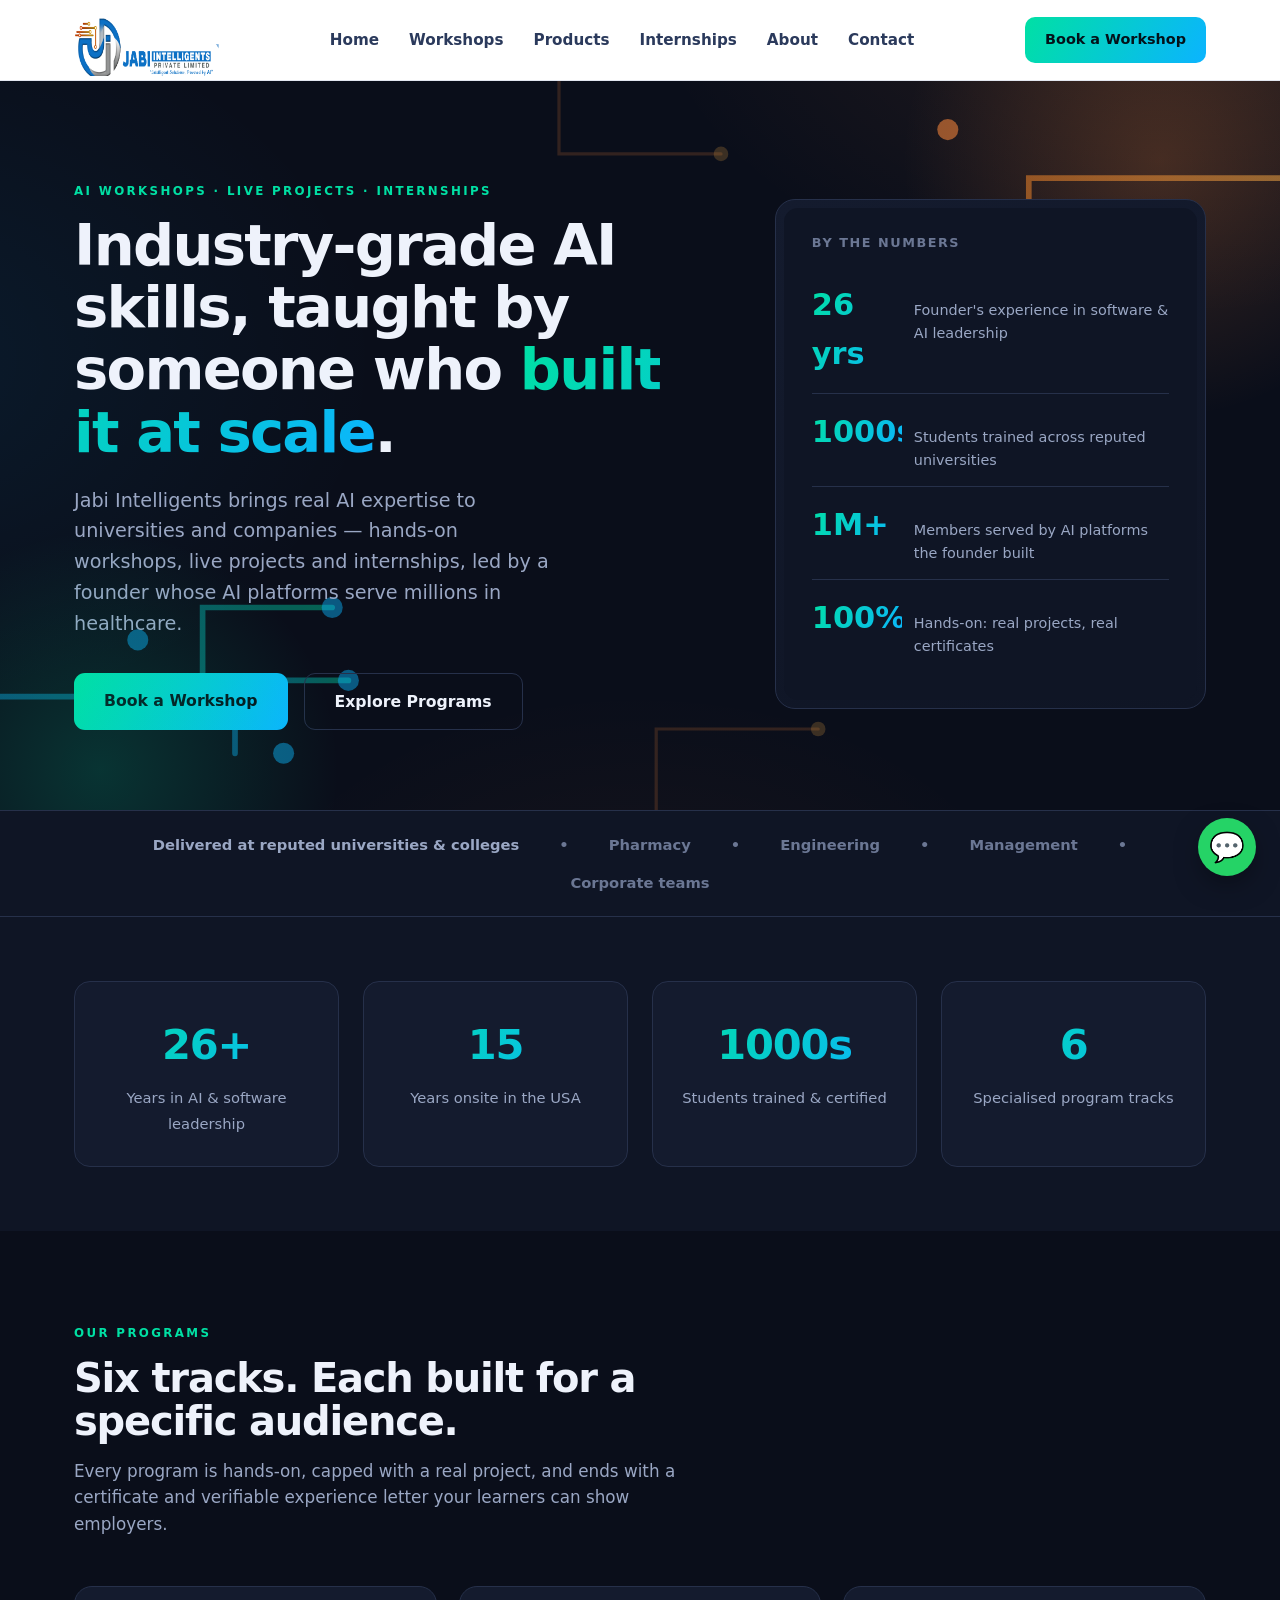
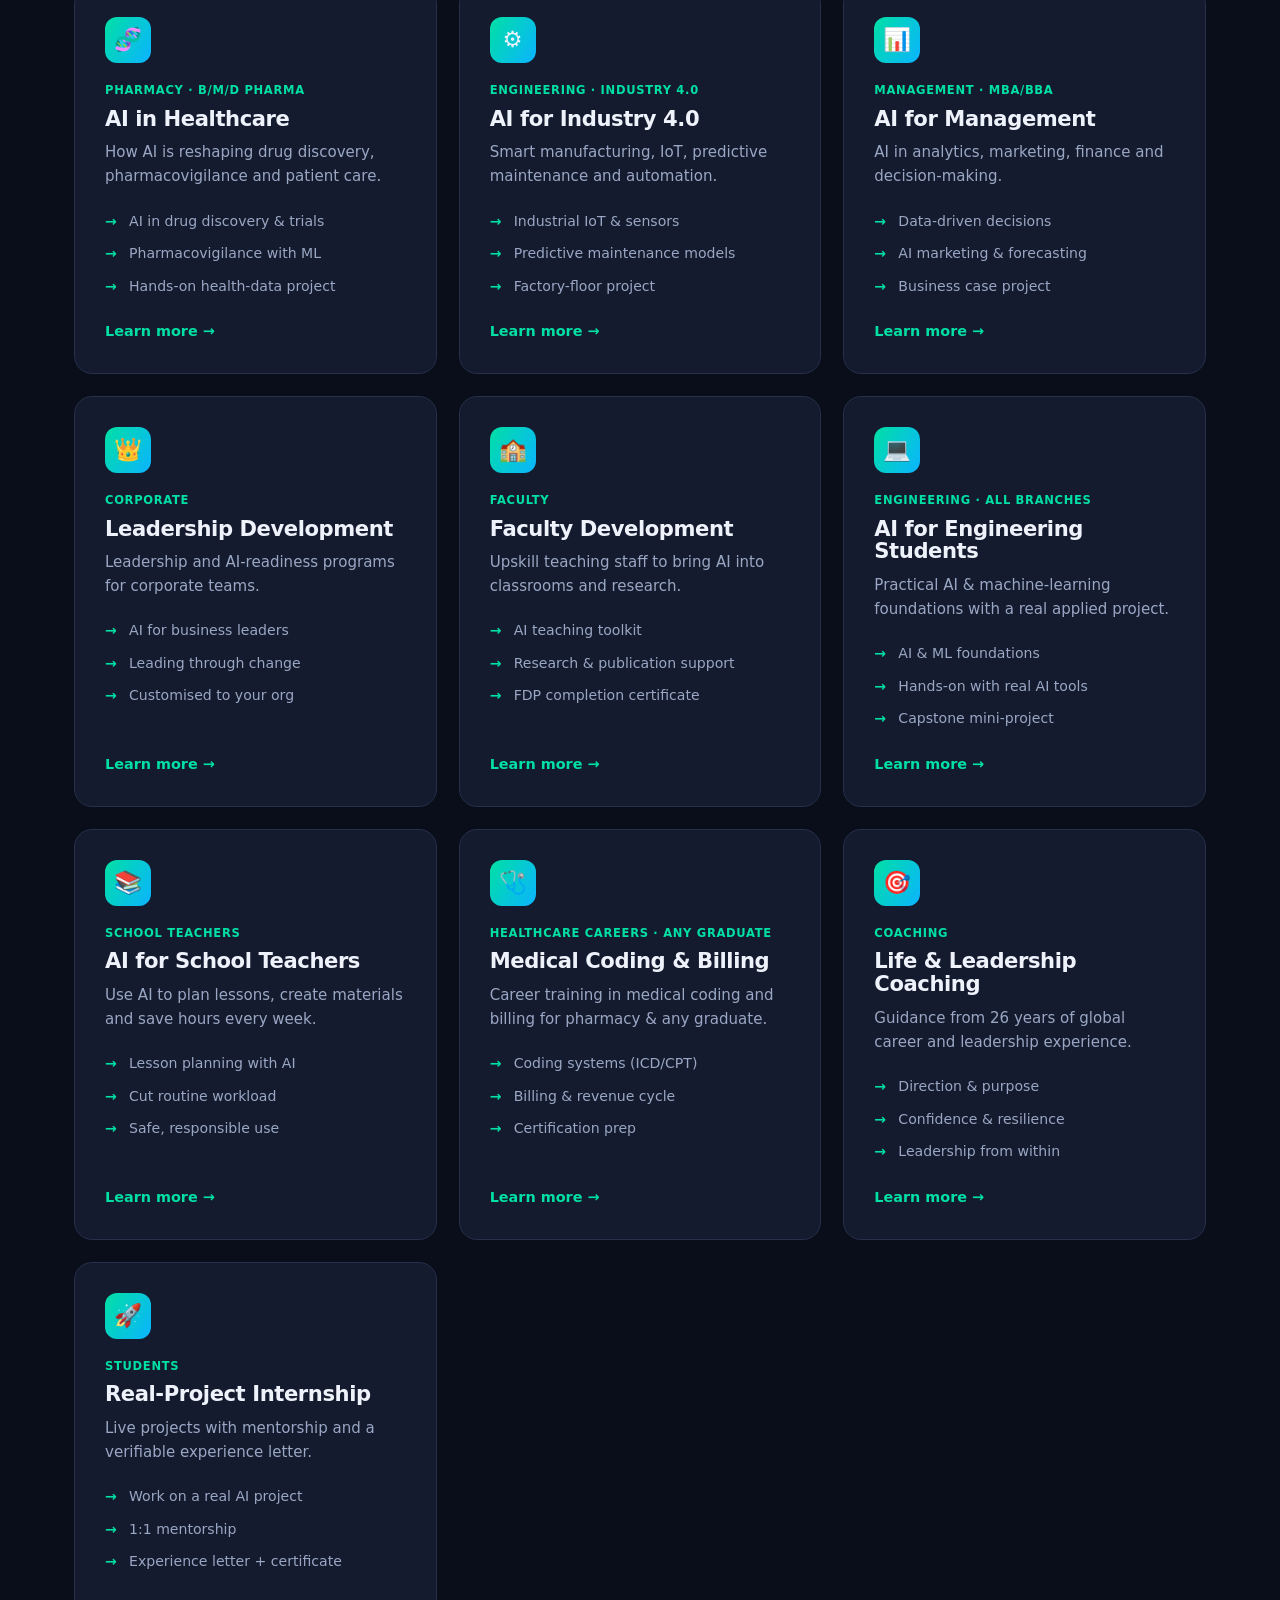
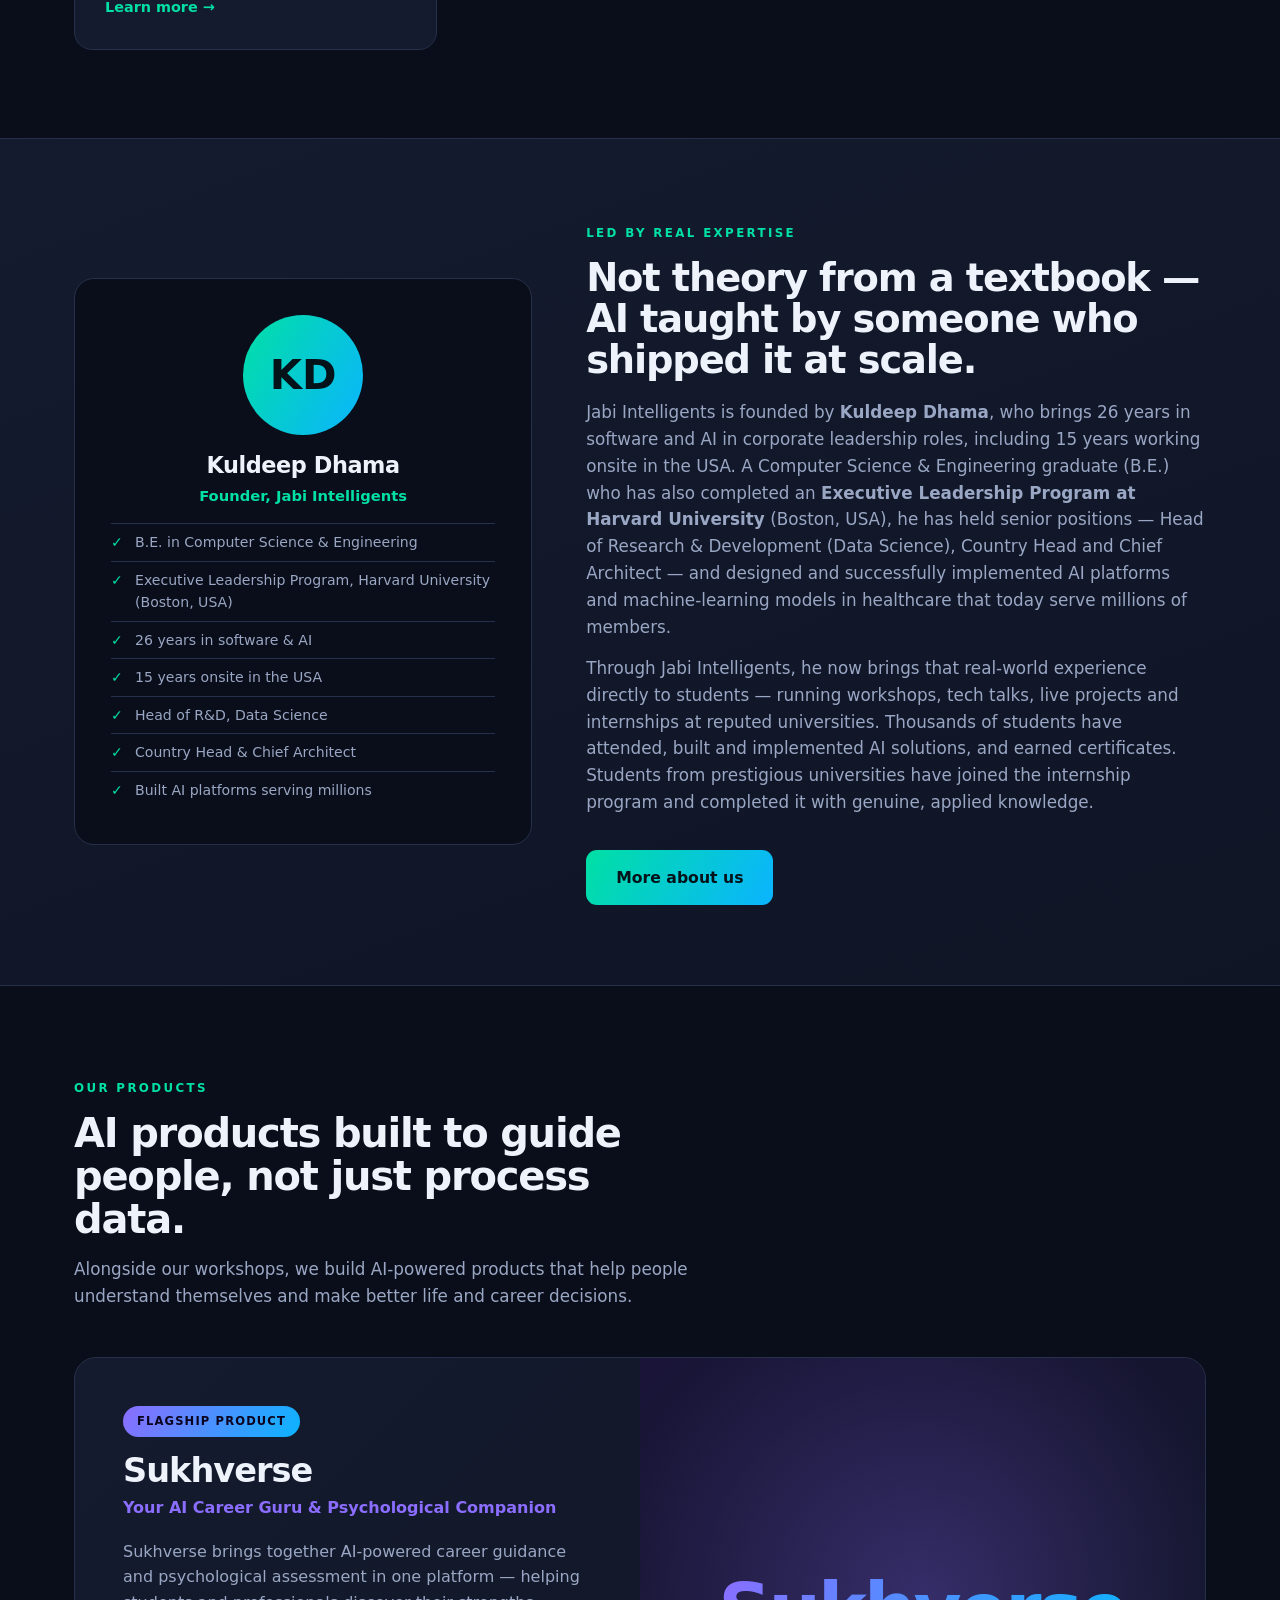
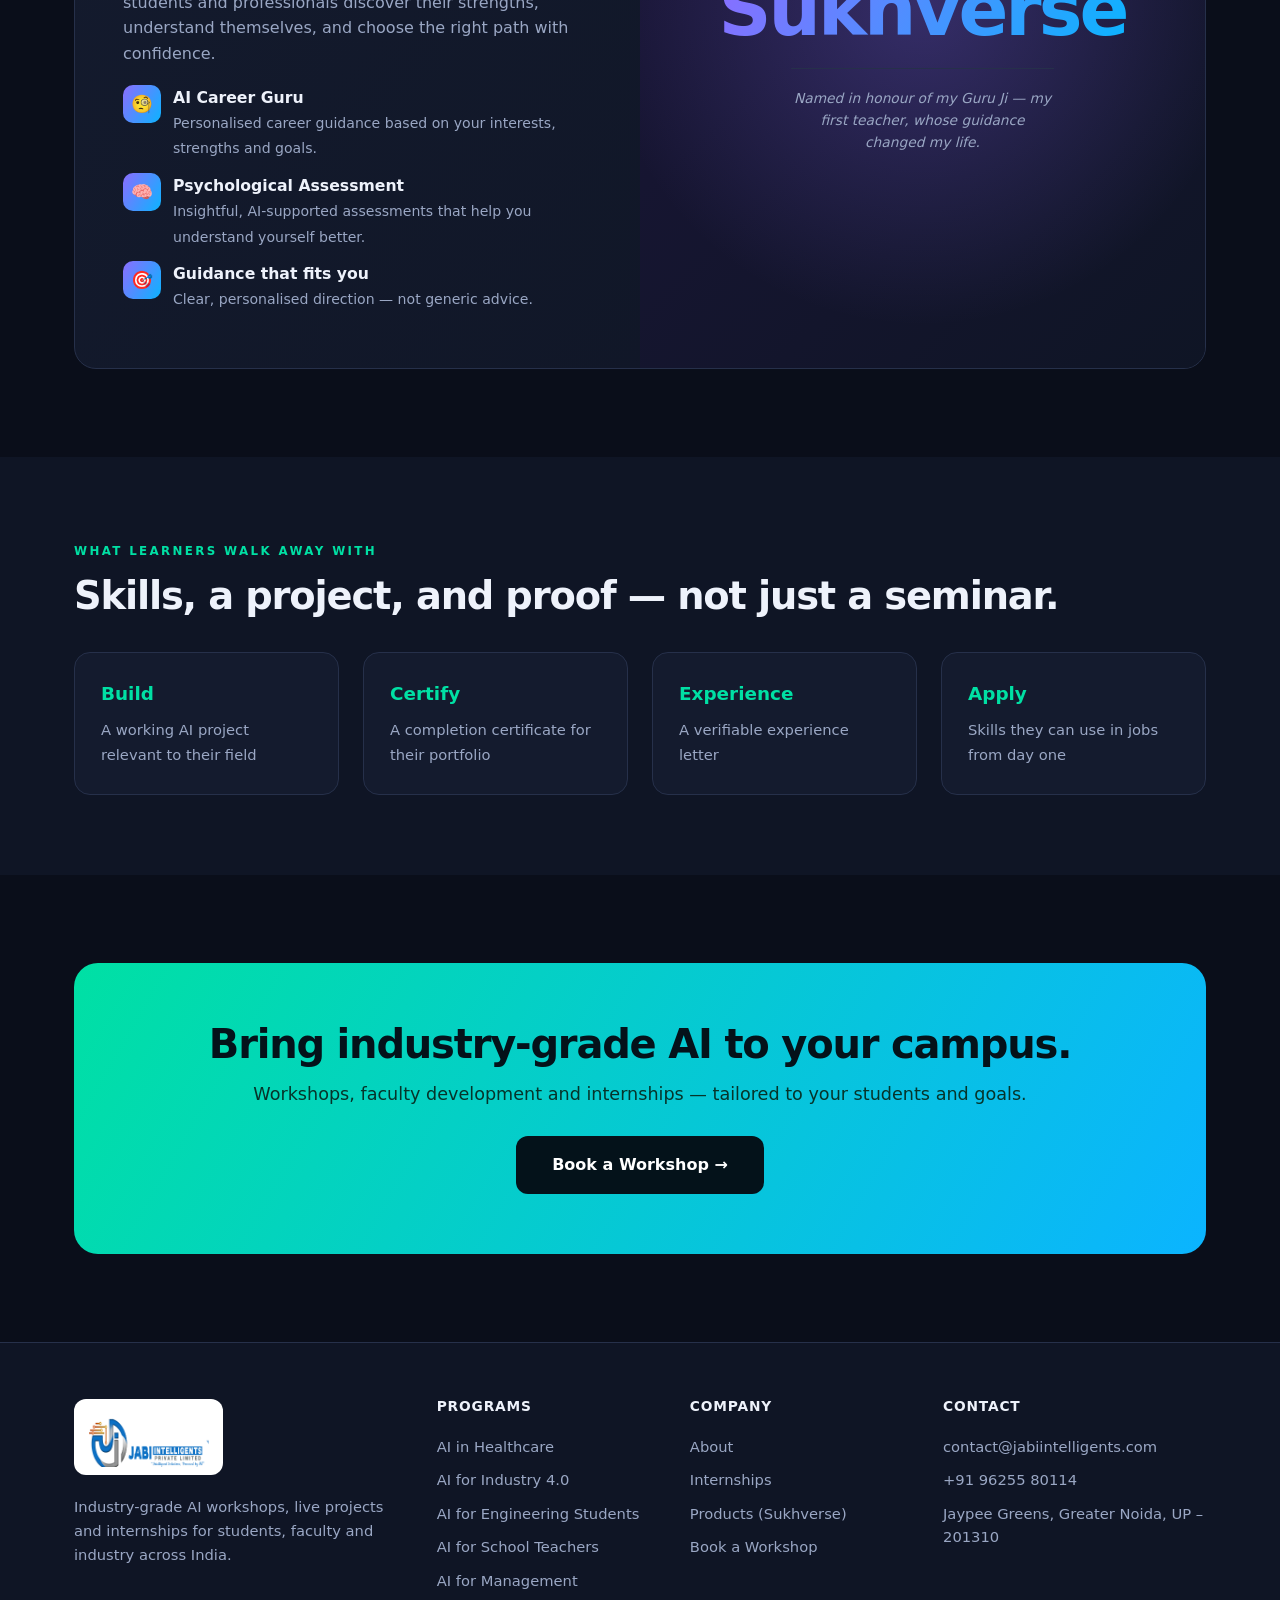
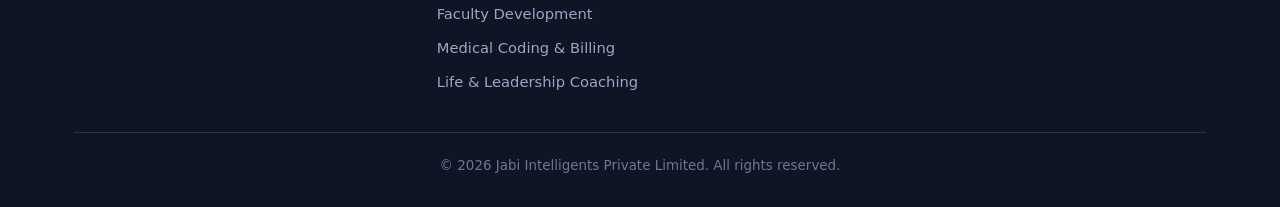
==== index.html @ 757ea363 "Update office address to Jaypee Greens, Greater Noida; add favicon to all pages" ====
<!DOCTYPE html>
<html lang="en">
<head>
<meta charset="UTF-8">
<meta name="viewport" content="width=device-width, initial-scale=1">
<title>Jabi Intelligents — AI Workshops, Live Projects &amp; Internships for Universities</title>
<meta name="description" content="Founded by an AI leader with 26 years' experience, Jabi Intelligents delivers hands-on AI workshops, tech talks, live projects and internships. Thousands of students trained across reputed universities — with real projects and certificates.">
<meta name="author" content="Jabi Intelligents Private Limited">
<meta name="keywords" content="AI workshop, AI workshop for students, AI training, FDP, faculty development program, school teacher AI training, AI for engineering students, AI for pharmacy, medical coding training, AI internship, Industry 4.0 workshop, AI workshop India, Noida, Jabi Intelligents">
<meta name="robots" content="index, follow">
<meta name="geo.region" content="IN-UP">
<meta name="geo.placename" content="Greater Noida">
<link rel="canonical" href="https://jabiintelligents.com/">
<meta property="og:url" content="https://jabiintelligents.com/">
<meta property="og:image" content="https://jabiintelligents.com/jabiLogo.png">
<meta property="og:site_name" content="Jabi Intelligents">
<meta name="twitter:card" content="summary_large_image">
<meta property="og:title" content="Jabi Intelligents — AI Workshops &amp; Internships for Universities">
<meta property="og:description" content="Hands-on AI training led by an industry veteran with 26 years' experience and AI platforms serving millions in healthcare.">
<meta property="og:type" content="website">
<link rel="icon" type="image/png" href="jabiIcon.png">
<link rel="stylesheet" href="style.css">
<script type="application/ld+json">
{
  "@context":"https://schema.org",
  "@type":"EducationalOrganization",
  "name":"Jabi Intelligents Private Limited",
  "alternateName":"Jabi Intelligents",
  "url":"https://jabiintelligents.com",
  "logo":"https://jabiintelligents.com/jabiLogo.png",
  "description":"AI workshops, faculty development programs, live projects and internships for pharmacy, engineering, management students, school teachers and corporate teams across India.",
  "email":"contact@jabiintelligents.com",
  "telephone":"+91-9625580114",
  "address":{"@type":"PostalAddress","streetAddress":"Jaypee Greens","addressLocality":"Greater Noida","addressRegion":"Uttar Pradesh","postalCode":"201310","addressCountry":"IN"},
  "founder":{"@type":"Person","name":"Kuldeep Dhama","jobTitle":"Founder","alumniOf":["Harvard University - Executive Leadership Program","B.E. Computer Science and Engineering"],"description":"B.E. in Computer Science and Engineering, Executive Leadership Program from Harvard University. 26 years in software and AI leadership, 15 years onsite in the USA, builder of healthcare AI platforms serving millions."},
  "sameAs":[]
}
</script>
</head>
<body>

<header>
  <div class="wrap">
    <nav>
      <a class="logo" href="index.html"><img class="nav-logo-img" src="jabiLogo.png" alt="Jabi Intelligents Private Limited"></a>
      <div class="navlinks">
        <a href="index.html">Home</a>
        <a href="programs.html">Workshops</a>
        <a href="index.html#products">Products</a>
        <a href="internship.html">Internships</a>
        <a href="about.html">About</a>
        <a href="contact.html">Contact</a>
      </div>
      <a class="nav-cta" href="contact.html">Book a Workshop</a>
      <button class="menu-btn" aria-label="Menu" onclick="this.closest('nav').querySelector('.navlinks').classList.toggle('open')">&#9776;</button>
    </nav>
  </div>
</header>

<section class="hero">
  <div class="wrap hero-grid">
    <div>
      <span class="eyebrow">AI Workshops &middot; Live Projects &middot; Internships</span>
      <h1>Industry-grade AI skills, taught by someone who <span class="grad-text">built it at scale</span>.</h1>
      <p class="lead">Jabi Intelligents brings real AI expertise to universities and companies &mdash; hands-on workshops, live projects and internships, led by a founder whose AI platforms serve millions in healthcare.</p>
      <div class="hero-cta">
        <a class="btn btn-primary" href="contact.html">Book a Workshop</a>
        <a class="btn btn-ghost" href="programs.html">Explore Programs</a>
      </div>
    </div>
    <div class="hero-panel">
      <div class="hero-panel-inner">
        <h3>By the numbers</h3>
        <div class="mini-stat"><b class="grad-text">26 yrs</b><span>Founder's experience in software &amp; AI leadership</span></div>
        <div class="mini-stat"><b class="grad-text">1000s</b><span>Students trained across reputed universities</span></div>
        <div class="mini-stat"><b class="grad-text">1M+</b><span>Members served by AI platforms the founder built</span></div>
        <div class="mini-stat"><b class="grad-text">100%</b><span>Hands-on: real projects, real certificates</span></div>
      </div>
    </div>
  </div>
</section>

<div class="logos">
  <div class="wrap">
    <b>Delivered at reputed universities &amp; colleges</b>
    <span>&bull;</span><span>Pharmacy</span><span>&bull;</span><span>Engineering</span><span>&bull;</span><span>Management</span><span>&bull;</span><span>Corporate teams</span>
  </div>
</div>

<section class="stats">
  <div class="wrap">
    <div class="stats-grid">
      <div class="stat-card"><b class="grad-text">26+</b><span>Years in AI &amp; software leadership</span></div>
      <div class="stat-card"><b class="grad-text">15</b><span>Years onsite in the USA</span></div>
      <div class="stat-card"><b class="grad-text">1000s</b><span>Students trained &amp; certified</span></div>
      <div class="stat-card"><b class="grad-text">6</b><span>Specialised program tracks</span></div>
    </div>
  </div>
</section>

<section class="block" id="programs">
  <div class="wrap">
    <div class="sec-head">
      <span class="eyebrow">Our Programs</span>
      <h2>Six tracks. Each built for a specific audience.</h2>
      <p>Every program is hands-on, capped with a real project, and ends with a certificate and verifiable experience letter your learners can show employers.</p>
    </div>
    <div class="programs">
      <div class="pcard">
        <div class="ic">&#129516;</div>
        <span class="tag">Pharmacy &middot; B/M/D Pharma</span>
        <h3>AI in Healthcare</h3>
        <p>How AI is reshaping drug discovery, pharmacovigilance and patient care.</p>
        <ul><li>AI in drug discovery &amp; trials</li><li>Pharmacovigilance with ML</li><li>Hands-on health-data project</li></ul>
        <a class="more" href="pharmacy-ai.html">Learn more &rarr;</a>
      </div>
      <div class="pcard">
        <div class="ic">&#9881;</div>
        <span class="tag">Engineering &middot; Industry 4.0</span>
        <h3>AI for Industry 4.0</h3>
        <p>Smart manufacturing, IoT, predictive maintenance and automation.</p>
        <ul><li>Industrial IoT &amp; sensors</li><li>Predictive maintenance models</li><li>Factory-floor project</li></ul>
        <a class="more" href="engineering-ai.html">Learn more &rarr;</a>
      </div>
      <div class="pcard">
        <div class="ic">&#128202;</div>
        <span class="tag">Management &middot; MBA/BBA</span>
        <h3>AI for Management</h3>
        <p>AI in analytics, marketing, finance and decision-making.</p>
        <ul><li>Data-driven decisions</li><li>AI marketing &amp; forecasting</li><li>Business case project</li></ul>
        <a class="more" href="management-ai.html">Learn more &rarr;</a>
      </div>
      <div class="pcard">
        <div class="ic">&#128081;</div>
        <span class="tag">Corporate</span>
        <h3>Leadership Development</h3>
        <p>Leadership and AI-readiness programs for corporate teams.</p>
        <ul><li>AI for business leaders</li><li>Leading through change</li><li>Customised to your org</li></ul>
        <a class="more" href="corporate-leadership.html">Learn more &rarr;</a>
      </div>
      <div class="pcard">
        <div class="ic">&#127979;</div>
        <span class="tag">Faculty</span>
        <h3>Faculty Development</h3>
        <p>Upskill teaching staff to bring AI into classrooms and research.</p>
        <ul><li>AI teaching toolkit</li><li>Research &amp; publication support</li><li>FDP completion certificate</li></ul>
        <a class="more" href="faculty-development.html">Learn more &rarr;</a>
      </div>
      <div class="pcard">
        <div class="ic">&#128187;</div>
        <span class="tag">Engineering &middot; All Branches</span>
        <h3>AI for Engineering Students</h3>
        <p>Practical AI &amp; machine-learning foundations with a real applied project.</p>
        <ul><li>AI &amp; ML foundations</li><li>Hands-on with real AI tools</li><li>Capstone mini-project</li></ul>
        <a class="more" href="engineering-students.html">Learn more &rarr;</a>
      </div>
      <div class="pcard">
        <div class="ic">&#128218;</div>
        <span class="tag">School Teachers</span>
        <h3>AI for School Teachers</h3>
        <p>Use AI to plan lessons, create materials and save hours every week.</p>
        <ul><li>Lesson planning with AI</li><li>Cut routine workload</li><li>Safe, responsible use</li></ul>
        <a class="more" href="school-teachers.html">Learn more &rarr;</a>
      </div>
      <div class="pcard">
        <div class="ic">&#129658;</div>
        <span class="tag">Healthcare Careers &middot; Any Graduate</span>
        <h3>Medical Coding &amp; Billing</h3>
        <p>Career training in medical coding and billing for pharmacy &amp; any graduate.</p>
        <ul><li>Coding systems (ICD/CPT)</li><li>Billing &amp; revenue cycle</li><li>Certification prep</li></ul>
        <a class="more" href="medical-coding.html">Learn more &rarr;</a>
      </div>
      <div class="pcard">
        <div class="ic">&#127919;</div>
        <span class="tag">Coaching</span>
        <h3>Life &amp; Leadership Coaching</h3>
        <p>Guidance from 26 years of global career and leadership experience.</p>
        <ul><li>Direction &amp; purpose</li><li>Confidence &amp; resilience</li><li>Leadership from within</li></ul>
        <a class="more" href="life-coaching.html">Learn more &rarr;</a>
      </div>
      <div class="pcard">
        <div class="ic">&#128640;</div>
        <span class="tag">Students</span>
        <h3>Real-Project Internship</h3>
        <p>Live projects with mentorship and a verifiable experience letter.</p>
        <ul><li>Work on a real AI project</li><li>1:1 mentorship</li><li>Experience letter + certificate</li></ul>
        <a class="more" href="internship.html">Learn more &rarr;</a>
      </div>
    </div>
  </div>
</section>

<section class="founder">
  <div class="wrap">
    <div class="founder-card">
      <div class="founder-avatar">KD</div>
      <h3>Kuldeep Dhama</h3>
      <div class="role">Founder, Jabi Intelligents</div>
      <ul class="creds">
        <li>B.E. in Computer Science &amp; Engineering</li>
        <li>Executive Leadership Program, Harvard University (Boston, USA)</li>
        <li>26 years in software &amp; AI</li>
        <li>15 years onsite in the USA</li>
        <li>Head of R&amp;D, Data Science</li>
        <li>Country Head &amp; Chief Architect</li>
        <li>Built AI platforms serving millions</li>
      </ul>
    </div>
    <div>
      <span class="eyebrow">Led by real expertise</span>
      <h2>Not theory from a textbook &mdash; AI taught by someone who shipped it at scale.</h2>
      <p>Jabi Intelligents is founded by <strong>Kuldeep Dhama</strong>, who brings 26 years in software and AI in corporate leadership roles, including 15 years working onsite in the USA. A Computer Science &amp; Engineering graduate (B.E.) who has also completed an <strong>Executive Leadership Program at Harvard University</strong> (Boston, USA), he has held senior positions &mdash; Head of Research &amp; Development (Data Science), Country Head and Chief Architect &mdash; and designed and successfully implemented AI platforms and machine-learning models in healthcare that today serve millions of members.</p>
      <p>Through Jabi Intelligents, he now brings that real-world experience directly to students &mdash; running workshops, tech talks, live projects and internships at reputed universities. Thousands of students have attended, built and implemented AI solutions, and earned certificates. Students from prestigious universities have joined the internship program and completed it with genuine, applied knowledge.</p>
      <div class="hero-cta"><a class="btn btn-primary" href="about.html">More about us</a></div>
    </div>
  </div>
</section>

<section class="products" id="products">
  <div class="wrap">
    <div class="sec-head">
      <span class="eyebrow">Our Products</span>
      <h2>AI products built to guide people, not just process data.</h2>
      <p>Alongside our workshops, we build AI-powered products that help people understand themselves and make better life and career decisions.</p>
    </div>
    <div class="product-card">
      <div class="pc-body">
        <span class="product-badge">Flagship Product</span>
        <h3>Sukhverse</h3>
        <div class="tagline">Your AI Career Guru &amp; Psychological Companion</div>
        <p>Sukhverse brings together AI-powered career guidance and psychological assessment in one platform &mdash; helping students and professionals discover their strengths, understand themselves, and choose the right path with confidence.</p>
        <div class="product-feats">
          <div class="pf"><div class="pfic">&#129488;</div><div><b>AI Career Guru</b><span>Personalised career guidance based on your interests, strengths and goals.</span></div></div>
          <div class="pf"><div class="pfic">&#129504;</div><div><b>Psychological Assessment</b><span>Insightful, AI-supported assessments that help you understand yourself better.</span></div></div>
          <div class="pf"><div class="pfic">&#127919;</div><div><b>Guidance that fits you</b><span>Clear, personalised direction &mdash; not generic advice.</span></div></div>
        </div>
      </div>
      <div class="pc-visual">
        <div class="bigmark">Sukhverse</div>
        <div class="dedication">Named in honour of my Guru Ji &mdash; my first teacher, whose guidance changed my life.</div>
      </div>
    </div>
  </div>
</section>

<section class="band">
  <div class="wrap">
    <span class="eyebrow">What learners walk away with</span>
    <h2>Skills, a project, and proof &mdash; not just a seminar.</h2>
    <div class="out-grid">
      <div class="o"><b>Build</b><span>A working AI project relevant to their field</span></div>
      <div class="o"><b>Certify</b><span>A completion certificate for their portfolio</span></div>
      <div class="o"><b>Experience</b><span>A verifiable experience letter</span></div>
      <div class="o"><b>Apply</b><span>Skills they can use in jobs from day one</span></div>
    </div>
  </div>
</section>

<section class="block">
  <div class="wrap">
    <div class="cta">
      <h2>Bring industry-grade AI to your campus.</h2>
      <p>Workshops, faculty development and internships &mdash; tailored to your students and goals.</p>
      <a class="btn-dark" href="contact.html">Book a Workshop &rarr;</a>
    </div>
  </div>
</section>

<footer>
  <div class="wrap">
    <div class="cols">
      <div>
        <img class="footer-logo-img" src="jabiLogo.png" alt="Jabi Intelligents">
        <p>Industry-grade AI workshops, live projects and internships for students, faculty and industry across India.</p>
      </div>
      <div>
        <h4>Programs</h4>
        <a href="pharmacy-ai.html">AI in Healthcare</a>
        <a href="engineering-ai.html">AI for Industry 4.0</a>
        <a href="engineering-students.html">AI for Engineering Students</a>
        <a href="school-teachers.html">AI for School Teachers</a>
        <a href="management-ai.html">AI for Management</a>
        <a href="faculty-development.html">Faculty Development</a>
        <a href="medical-coding.html">Medical Coding &amp; Billing</a>
        <a href="life-coaching.html">Life &amp; Leadership Coaching</a>
      </div>
      <div>
        <h4>Company</h4>
        <a href="about.html">About</a>
        <a href="internship.html">Internships</a>
        <a href="index.html#products">Products (Sukhverse)</a>
        <a href="contact.html">Book a Workshop</a>
      </div>
      <div>
        <h4>Contact</h4>
        <a href="mailto:contact@jabiintelligents.com">contact@jabiintelligents.com</a>
        <a href="tel:+919625580114">+91 96255 80114</a>
        <a>Jaypee Greens, Greater Noida, UP &ndash; 201310</a>
      </div>
    </div>
    <div class="copyright">&copy; 2026 Jabi Intelligents Private Limited. All rights reserved.</div>
  </div>
</footer>

<a class="wa" href="https://wa.me/919625580114" aria-label="WhatsApp">&#128172;</a>

</body>
</html>
---- style.css ----
:root{
  --bg:#0a0e1a; --bg-2:#0f1525; --surface:#141b2e; --surface-2:#1a2236;
  --line:#26304a; --ink:#eef2fb; --ink-soft:#9aa7c4; --ink-dim:#6b7794;
  --brand:#00e0a4; --brand-2:#0bb4ff; --accent:#ff5d5d; --violet:#8b6dff;
  --grad:linear-gradient(120deg,#00e0a4 0%,#0bb4ff 100%);
  --grad-violet:linear-gradient(120deg,#8b6dff 0%,#0bb4ff 100%);
}
*{box-sizing:border-box;margin:0;padding:0}
html{scroll-behavior:smooth}
body{font-family:'Segoe UI',system-ui,-apple-system,sans-serif;color:var(--ink);background:var(--bg);background-image:radial-gradient(900px 600px at 92% -5%,rgba(255,138,60,.12),transparent 60%),radial-gradient(800px 600px at -8% 40%,rgba(11,180,255,.08),transparent 60%),radial-gradient(700px 500px at 50% 110%,rgba(255,138,60,.06),transparent 60%);background-attachment:fixed;line-height:1.6;overflow-x:hidden}
h1,h2,h3,h4{font-family:'Segoe UI',system-ui,sans-serif;line-height:1.08;letter-spacing:-.02em;font-weight:800}
a{color:inherit;text-decoration:none}
img{max-width:100%}
.wrap{max-width:1180px;margin:0 auto;padding:0 24px}
.eyebrow{display:inline-block;font-size:.74rem;letter-spacing:.2em;text-transform:uppercase;font-weight:700;color:var(--brand);margin-bottom:14px}
.grad-text{background:var(--grad);-webkit-background-clip:text;background-clip:text;-webkit-text-fill-color:transparent}

/* Nav */
header{position:sticky;top:0;z-index:50;background:#fff;border-bottom:1px solid #e3e7f0}
nav{display:flex;align-items:center;justify-content:space-between;height:80px}
.logo{font-size:1.3rem;font-weight:800;letter-spacing:-.02em}
.logo span{color:var(--brand)}
.navlinks{display:flex;gap:30px;font-size:.95rem;font-weight:700;color:#2b3a5c}
.navlinks a:hover{color:#0bb4ff}
.nav-cta{background:var(--grad);color:#04121a !important;padding:11px 20px;border-radius:10px;font-size:.9rem;font-weight:800}
.nav-cta:hover{opacity:.9}
.menu-btn{display:none;font-size:1.5rem;background:none;border:0;cursor:pointer;color:#1c2840}

/* Buttons */
.btn{padding:15px 30px;border-radius:11px;font-weight:800;font-size:.98rem;cursor:pointer;border:0;display:inline-block;transition:.18s}
.btn-primary{background:var(--grad);color:#04121a !important}
.btn-primary:hover{transform:translateY(-2px);box-shadow:0 12px 30px -10px rgba(0,224,164,.5)}
.btn-ghost{background:transparent;color:var(--ink) !important;border:1.5px solid var(--line)}
.btn-ghost:hover{border-color:var(--brand);color:var(--brand) !important}

/* Hero */
.hero{position:relative;padding:96px 0 80px;overflow:hidden;background:url('bg-circuit.svg') center/cover no-repeat}
.hero:before{content:"";position:absolute;top:-200px;right:-160px;width:560px;height:560px;background:radial-gradient(circle,rgba(255,138,60,.20),transparent 65%);pointer-events:none}
.hero:after{content:"";position:absolute;bottom:-220px;left:-160px;width:520px;height:520px;background:radial-gradient(circle,rgba(0,224,164,.18),transparent 65%);pointer-events:none}
.hero-grid{position:relative;display:grid;grid-template-columns:1.2fr .8fr;gap:54px;align-items:center}
.hero h1{font-size:3.6rem;margin:0 0 22px;letter-spacing:-.03em}
.hero p.lead{font-size:1.2rem;color:var(--ink-soft);max-width:40ch}
.hero-cta{display:flex;gap:16px;margin-top:34px;flex-wrap:wrap}
.hero-panel{background:linear-gradient(160deg,var(--surface),var(--bg-2));border:1px solid var(--line);border-radius:20px;padding:8px}
.hero-panel-inner{background:var(--bg-2);border-radius:14px;padding:28px}
.hero-panel h3{font-size:.8rem;letter-spacing:.12em;text-transform:uppercase;color:var(--ink-dim);margin-bottom:18px}
.mini-stat{display:flex;align-items:baseline;gap:12px;padding:14px 0;border-bottom:1px solid var(--line)}
.mini-stat:last-child{border:0}
.mini-stat b{font-size:1.9rem;font-weight:800;min-width:90px}
.mini-stat span{font-size:.9rem;color:var(--ink-soft)}

/* Marquee trust */
.logos{border-top:1px solid var(--line);border-bottom:1px solid var(--line);background:var(--bg-2)}
.logos .wrap{display:flex;gap:14px 40px;align-items:center;justify-content:center;padding:22px 24px;flex-wrap:wrap;color:var(--ink-dim);font-weight:700;font-size:.92rem}
.logos .wrap b{color:var(--ink-soft)}

/* Stats band */
.stats{padding:64px 0;background:var(--bg-2)}
.stats-grid{display:grid;grid-template-columns:repeat(4,1fr);gap:24px;text-align:center}
.stat-card{background:var(--surface);border:1px solid var(--line);border-radius:16px;padding:30px 18px}
.stat-card b{display:block;font-size:2.6rem;font-weight:800;letter-spacing:-.03em;margin-bottom:6px}
.stat-card span{font-size:.92rem;color:var(--ink-soft)}

/* Sections */
section.block{padding:88px 0}
.sec-head{max-width:62ch;margin-bottom:48px}
.sec-head h2{font-size:2.5rem;margin:0 0 14px;letter-spacing:-.03em}
.sec-head p{color:var(--ink-soft);font-size:1.05rem}

/* Program cards */
.programs{display:grid;grid-template-columns:repeat(3,1fr);gap:22px}
.pcard{background:var(--surface);border:1px solid var(--line);border-radius:18px;padding:30px;transition:.2s;display:flex;flex-direction:column;position:relative;overflow:hidden}
.pcard:hover{transform:translateY(-6px);border-color:var(--brand);box-shadow:0 24px 50px -28px rgba(0,224,164,.4)}
.pcard .ic{width:46px;height:46px;border-radius:12px;background:var(--grad);display:flex;align-items:center;justify-content:center;font-size:1.4rem;margin-bottom:18px}
.pcard .tag{font-size:.72rem;font-weight:700;letter-spacing:.06em;color:var(--brand);text-transform:uppercase}
.pcard h3{font-size:1.32rem;margin:8px 0 10px}
.pcard p{font-size:.94rem;color:var(--ink-soft);margin-bottom:16px}
.pcard ul{list-style:none;font-size:.88rem;color:var(--ink-soft);margin-bottom:auto}
.pcard li{padding:5px 0 5px 24px;position:relative}
.pcard li:before{content:"\2192";position:absolute;left:0;color:var(--brand);font-weight:700}
.pcard a.more{margin-top:18px;font-weight:800;font-size:.9rem;color:var(--brand)}
.pcard a.more:hover{color:var(--brand-2)}

/* Founder */
.founder{background:linear-gradient(160deg,var(--surface) 0%,var(--bg-2) 100%);border-top:1px solid var(--line);border-bottom:1px solid var(--line)}
.founder .wrap{display:grid;grid-template-columns:.85fr 1.15fr;gap:54px;align-items:center;padding:80px 24px}
.founder-card{background:var(--bg);border:1px solid var(--line);border-radius:20px;padding:36px;text-align:center}
.founder-avatar{width:120px;height:120px;border-radius:50%;margin:0 auto 18px;background:var(--grad);display:flex;align-items:center;justify-content:center;font-size:2.6rem;font-weight:800;color:#04121a}
.founder-card h3{font-size:1.4rem}
.founder-card .role{color:var(--brand);font-weight:700;font-size:.92rem;margin:6px 0 16px}
.founder-card .creds{text-align:left;font-size:.88rem;color:var(--ink-soft);list-style:none}
.founder-card .creds li{padding:7px 0 7px 24px;position:relative;border-top:1px solid var(--line)}
.founder-card .creds li:before{content:"\2713";position:absolute;left:0;color:var(--brand);font-weight:700}
.founder h2{font-size:2.4rem;margin-bottom:18px;letter-spacing:-.03em}
.founder p{color:var(--ink-soft);margin-bottom:14px;font-size:1.05rem}

/* Outcomes */
.band{background:var(--bg-2)}
.band .wrap{padding:80px 24px}
.band h2{font-size:2.4rem;margin-bottom:14px;letter-spacing:-.03em}
.out-grid{display:grid;grid-template-columns:repeat(4,1fr);gap:24px;margin-top:36px}
.out-grid .o{background:var(--surface);border:1px solid var(--line);border-radius:16px;padding:26px}
.out-grid .o b{display:block;font-size:1.15rem;margin-bottom:8px;color:var(--brand)}
.out-grid .o span{font-size:.92rem;color:var(--ink-soft)}

/* CTA */
.cta{background:var(--grad);border-radius:24px;padding:60px;text-align:center;position:relative;overflow:hidden}
.cta h2{font-size:2.5rem;color:#04121a;margin-bottom:14px;letter-spacing:-.03em}
.cta p{color:#06342a;font-size:1.1rem;margin-bottom:28px;font-weight:500}
.cta .btn-dark{background:#04121a;color:#fff !important;padding:16px 36px;border-radius:12px;font-weight:800;display:inline-block}
.cta .btn-dark:hover{transform:translateY(-2px)}

/* Page hero (interior) */
.page-hero{position:relative;padding:72px 0 52px;overflow:hidden;border-bottom:1px solid var(--line);background:url('bg-circuit.svg') center/cover no-repeat}
.page-hero:before{content:"";position:absolute;top:-160px;right:-120px;width:420px;height:420px;background:radial-gradient(circle,rgba(255,138,60,.16),transparent 65%)}
.page-hero h1{font-size:3rem;margin:0 0 16px;max-width:20ch;letter-spacing:-.03em}
.page-hero p{font-size:1.15rem;color:var(--ink-soft);max-width:58ch}

/* Content (program/about) */
.content-grid{display:grid;grid-template-columns:1.6fr .9fr;gap:54px;align-items:start}
.prose h2{font-size:1.9rem;margin:36px 0 14px;letter-spacing:-.02em}
.prose h2:first-child{margin-top:0}
.prose h3{font-size:1.25rem;margin:26px 0 8px;color:var(--brand)}
.prose p{margin-bottom:14px;color:var(--ink-soft)}
.prose ul{margin:0 0 18px 0;list-style:none}
.prose li{padding:7px 0 7px 28px;position:relative;color:var(--ink-soft)}
.prose li:before{content:"\2192";position:absolute;left:0;color:var(--brand);font-weight:700}
.sidebar{background:var(--surface);border:1px solid var(--line);border-radius:18px;padding:30px;position:sticky;top:96px}
.sidebar h3{font-size:1.1rem;margin-bottom:18px}
.sidebar .fact{padding:12px 0;border-bottom:1px solid var(--line)}
.sidebar .fact b{display:block;font-size:.74rem;text-transform:uppercase;letter-spacing:.06em;color:var(--brand);margin-bottom:3px}
.sidebar .fact span{font-size:.95rem;color:var(--ink)}
.sidebar .btn{margin-top:18px;width:100%;text-align:center}

/* Forms */
.leadform{background:var(--surface);border:1px solid var(--line);border-radius:22px;padding:48px;display:grid;grid-template-columns:1fr 1fr;gap:40px;align-items:center}
.leadform h2{font-size:2.2rem;margin-bottom:12px;letter-spacing:-.03em}
.leadform p{color:var(--ink-soft);font-size:1rem}
form{display:grid;gap:14px}
input,select,textarea{padding:14px 16px;border:1.5px solid var(--line);border-radius:11px;font-size:.95rem;font-family:inherit;background:var(--bg-2);color:var(--ink);width:100%}
input::placeholder,textarea::placeholder{color:var(--ink-dim)}
input:focus,select:focus,textarea:focus{outline:2px solid var(--brand);border-color:var(--brand)}

/* Contact */
.contact-grid{display:grid;grid-template-columns:1fr 1fr;gap:48px;align-items:start}
.contact-info .item{padding:18px 0;border-bottom:1px solid var(--line)}
.contact-info .item b{display:block;font-size:.74rem;text-transform:uppercase;letter-spacing:.06em;color:var(--brand);margin-bottom:4px}
.contact-info .item span,.contact-info .item a{color:var(--ink-soft)}
.contact-info .item a:hover{color:var(--brand)}

/* Footer */
footer{background:var(--bg-2);color:var(--ink-soft);padding:56px 0 30px;font-size:.92rem;border-top:1px solid var(--line)}
footer .cols{display:grid;grid-template-columns:1.5fr 1fr 1fr 1.2fr;gap:34px;margin-bottom:34px}
footer h4{color:var(--ink);font-size:.86rem;letter-spacing:.06em;text-transform:uppercase;margin-bottom:16px}
footer a{display:block;padding:5px 0}
footer a:hover{color:var(--brand)}
.copyright{border-top:1px solid var(--line);padding-top:22px;font-size:.84rem;text-align:center;color:var(--ink-dim)}

.wa{position:fixed;bottom:24px;right:24px;background:#25d366;color:#fff !important;width:58px;height:58px;border-radius:50%;display:flex;align-items:center;justify-content:center;font-size:1.8rem;box-shadow:0 10px 30px -8px rgba(0,0,0,.6);z-index:60}

@media(max-width:900px){
  .hero-grid,.programs,.out-grid,.stats-grid,.leadform,.content-grid,.contact-grid,.founder .wrap,footer .cols{grid-template-columns:1fr}
  .menu-btn{display:block}
  .nav-cta{display:none}
  nav{height:64px}
  /* Mobile dropdown nav */
  .navlinks{
    display:none;position:absolute;top:64px;left:0;right:0;
    flex-direction:column;gap:0;background:#fff;
    border-bottom:1px solid var(--line);padding:8px 0;z-index:60;
  }
  .navlinks.open{display:flex}
  .navlinks a{padding:14px 24px;border-bottom:1px solid #e8ecf4;font-size:1rem}
  .navlinks a:last-child{border-bottom:0}
  .hero{padding:56px 0 48px}
  .hero h1{font-size:2.1rem}
  .hero p.lead{font-size:1.05rem}
  .stats-grid,.out-grid{grid-template-columns:1fr 1fr}
  .sidebar{position:static}
  .cta{padding:40px 24px}
  .cta h2{font-size:1.8rem}
  .founder .wrap{padding:54px 24px}
  .sec-head h2{font-size:1.9rem}
  .page-hero h1{font-size:2.1rem}
  section.block{padding:56px 0}
  .product-card h3{font-size:1.7rem}
  .pc-visual .bigmark{font-size:3.2rem}
}
@media(max-width:560px){
  .wrap{padding:0 16px}
  .hero h1{font-size:1.75rem}
  .stats-grid,.out-grid{grid-template-columns:1fr}
  .btn{font-size:.92rem}
  .hero-cta{gap:10px}
  .hero-cta .btn{flex:1;text-align:center;padding:13px 14px}
  .sec-head h2,.band h2,.founder h2{font-size:1.5rem}
  .mini-stat b{font-size:1.5rem;min-width:72px}
  .leadform,.founder-card{padding:24px}
  .navlinks{top:60px}
  nav{height:60px}
}

/* Real logo: full logo image (nav + footer same) */
.logo{display:flex;align-items:center}
.nav-logo-img{height:72px;width:auto;object-fit:contain;display:block}
.footer-logo-img{height:76px;width:auto;background:#fff;padding:8px 14px;border-radius:12px;margin-bottom:14px}
@media(max-width:900px){.nav-logo-img{height:56px}}
@media(max-width:560px){.nav-logo-img{height:48px}}

/* Products section */
.products{padding:88px 0}
.product-card{background:linear-gradient(135deg,var(--surface),var(--bg-2));border:1px solid var(--line);border-radius:22px;padding:0;overflow:hidden;display:grid;grid-template-columns:1fr 1fr;gap:0;position:relative}
.product-card .pc-body{padding:48px}
.product-badge{display:inline-block;background:var(--grad-violet);color:#0b0420;font-weight:800;font-size:.72rem;letter-spacing:.1em;text-transform:uppercase;padding:6px 14px;border-radius:999px;margin-bottom:16px}
.product-card h3{font-size:2.1rem;margin-bottom:6px;letter-spacing:-.03em}
.product-card .tagline{color:var(--violet);font-weight:700;margin-bottom:18px}
.product-card p{color:var(--ink-soft);margin-bottom:18px}
.product-feats{display:grid;gap:12px;margin-bottom:8px}
.product-feats .pf{display:flex;gap:12px;align-items:flex-start}
.product-feats .pf .pfic{width:38px;height:38px;border-radius:10px;background:var(--grad-violet);display:flex;align-items:center;justify-content:center;font-size:1.1rem;flex-shrink:0}
.product-feats .pf b{display:block;font-size:.98rem}
.product-feats .pf span{font-size:.88rem;color:var(--ink-soft)}
.pc-visual{background:radial-gradient(circle at 50% 40%,rgba(139,109,255,.28),transparent 70%),linear-gradient(135deg,#1a1538,#0f1525);display:flex;flex-direction:column;align-items:center;justify-content:center;padding:48px;text-align:center}
.pc-visual .bigmark{font-size:4.6rem;font-weight:800;background:var(--grad-violet);-webkit-background-clip:text;background-clip:text;-webkit-text-fill-color:transparent;letter-spacing:-.04em;line-height:1}
.pc-visual .dedication{margin-top:22px;font-size:.86rem;color:var(--ink-soft);font-style:italic;max-width:30ch;border-top:1px solid var(--line);padding-top:18px}
@media(max-width:900px){.product-card{grid-template-columns:1fr}.product-card .pc-body{padding:32px}.pc-visual{padding:40px}}
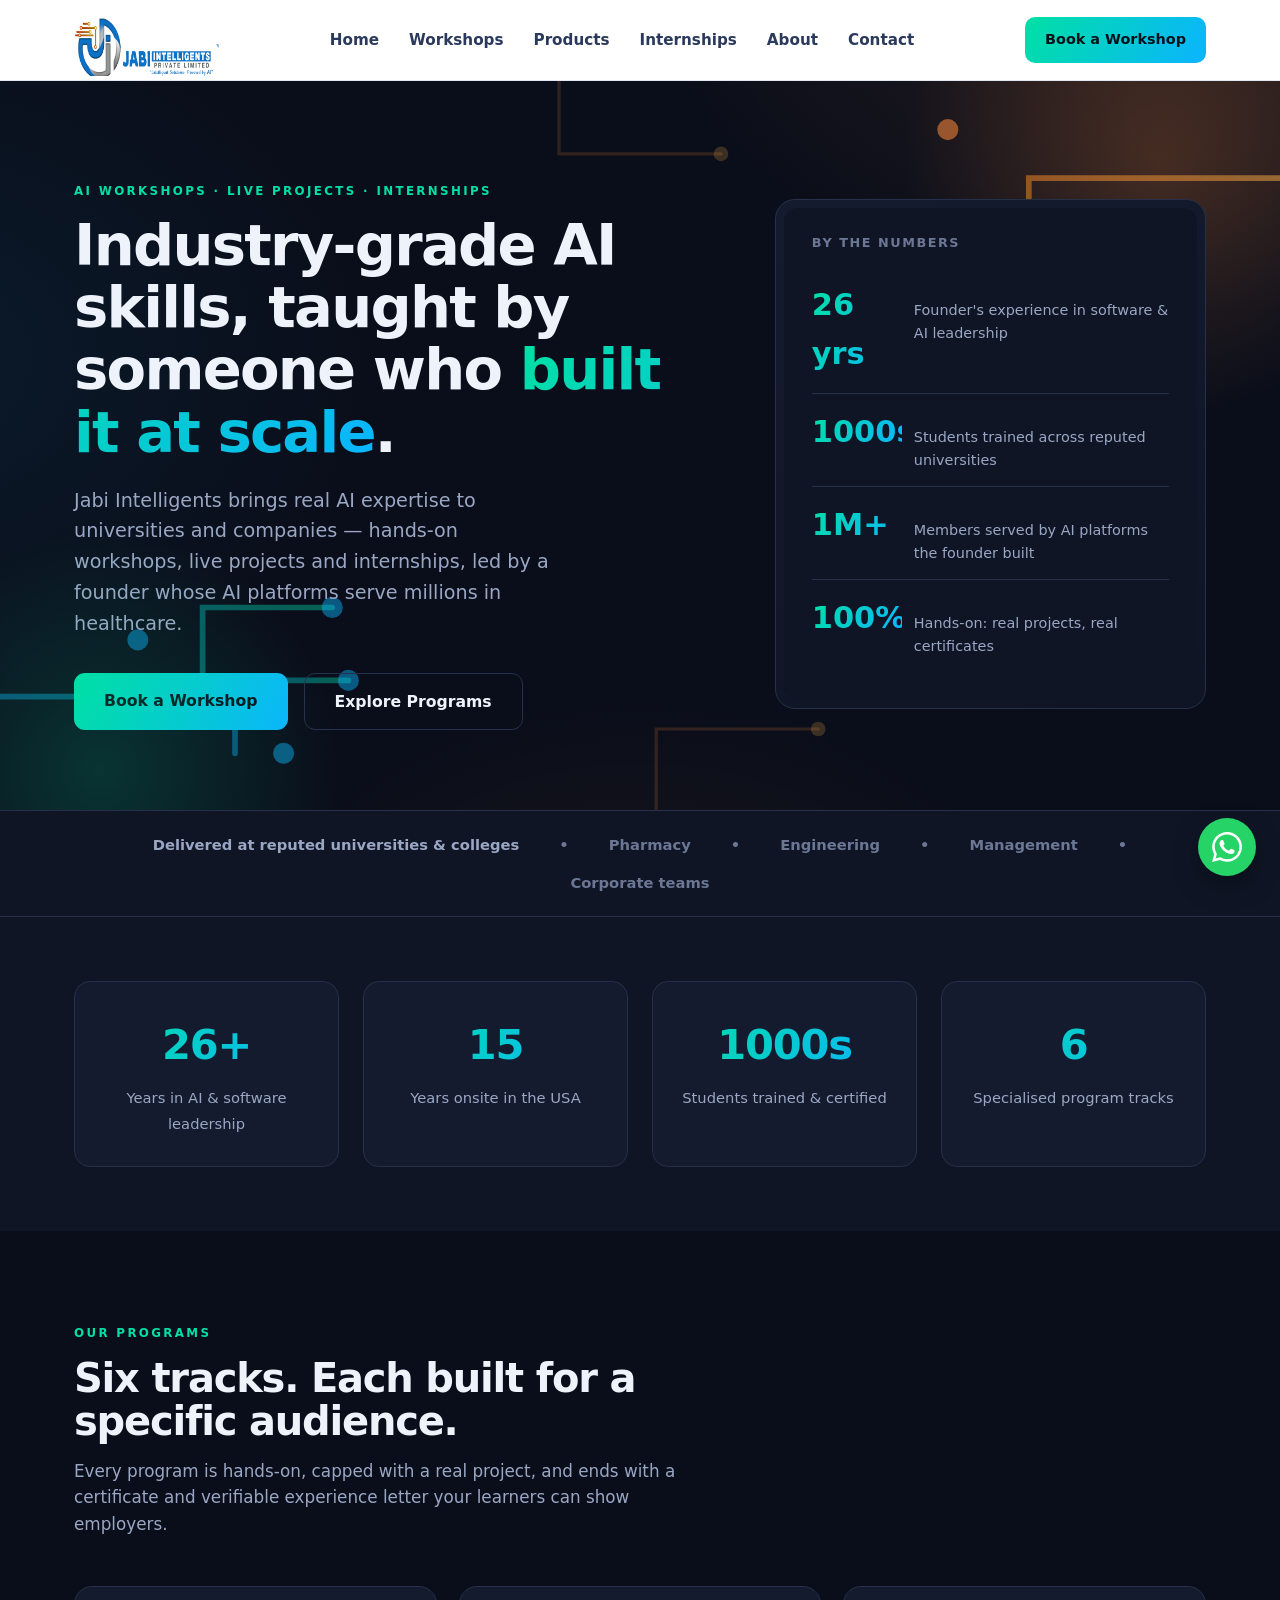
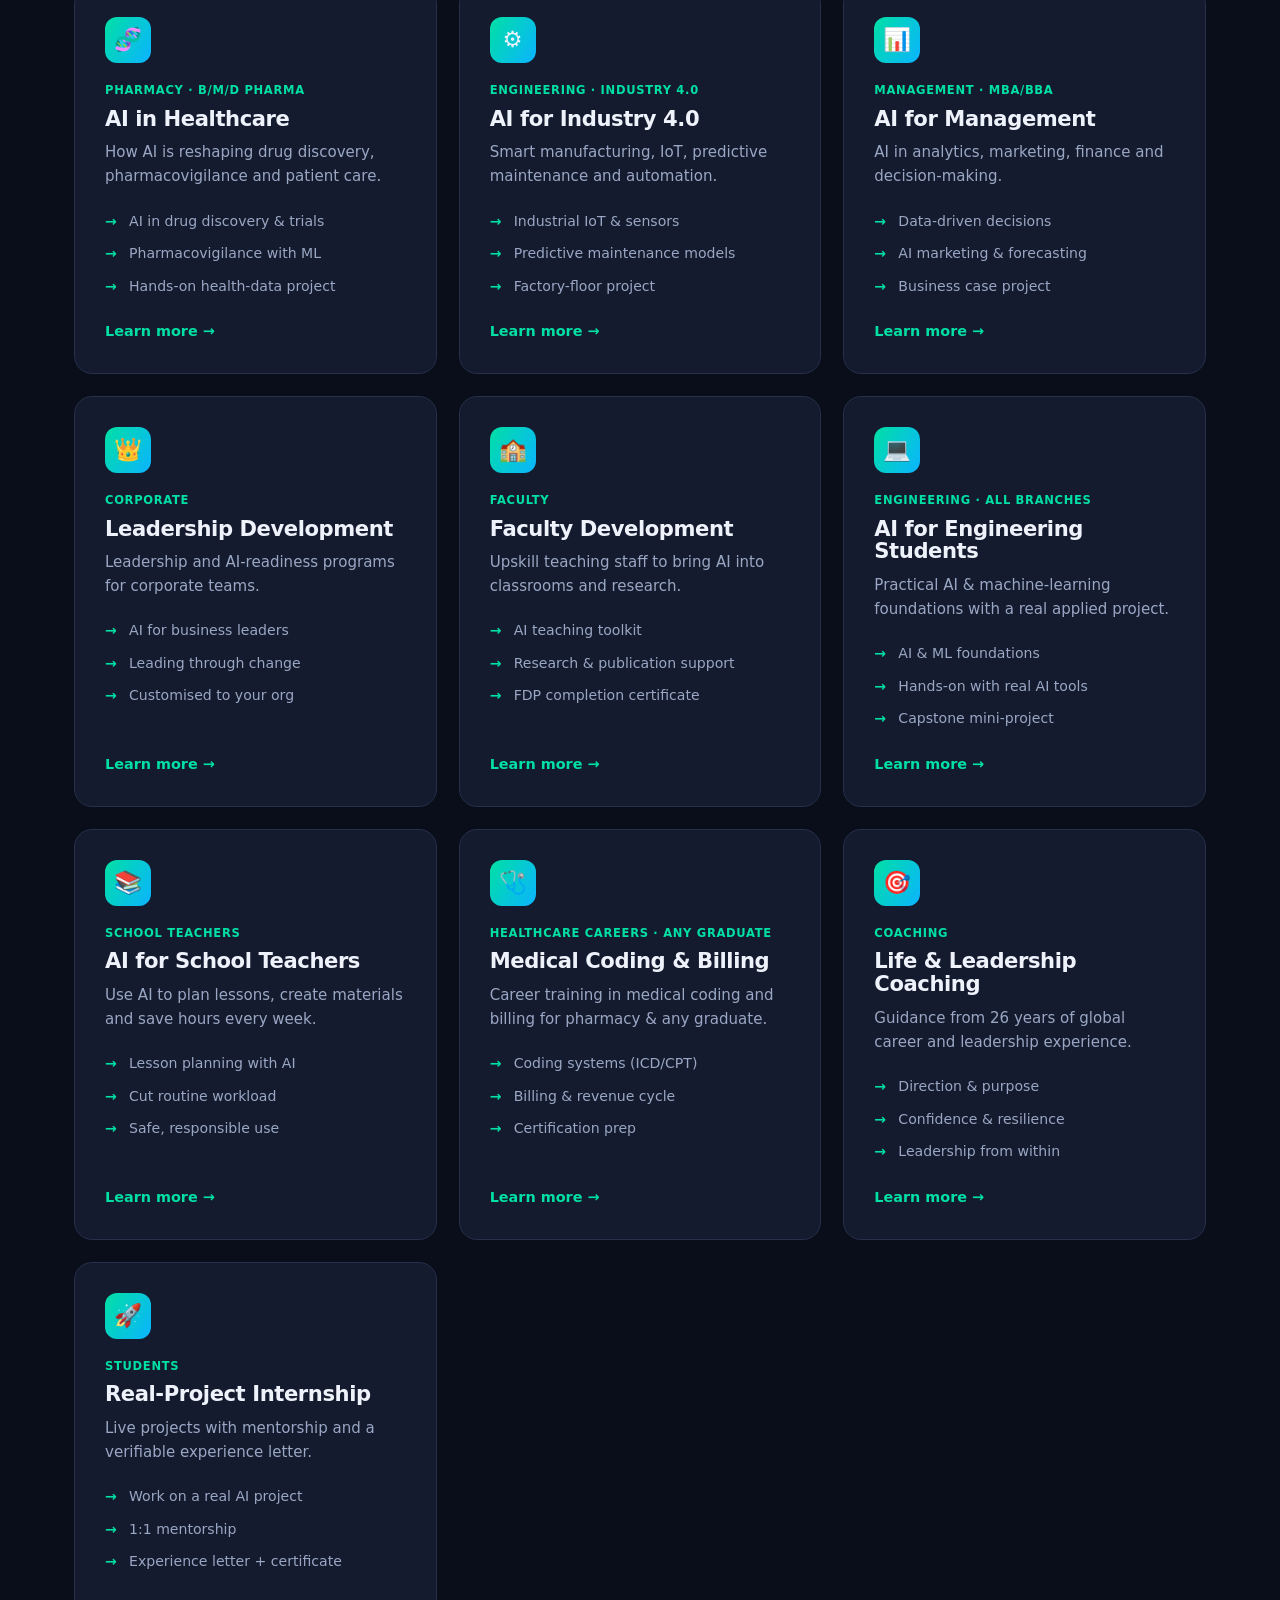
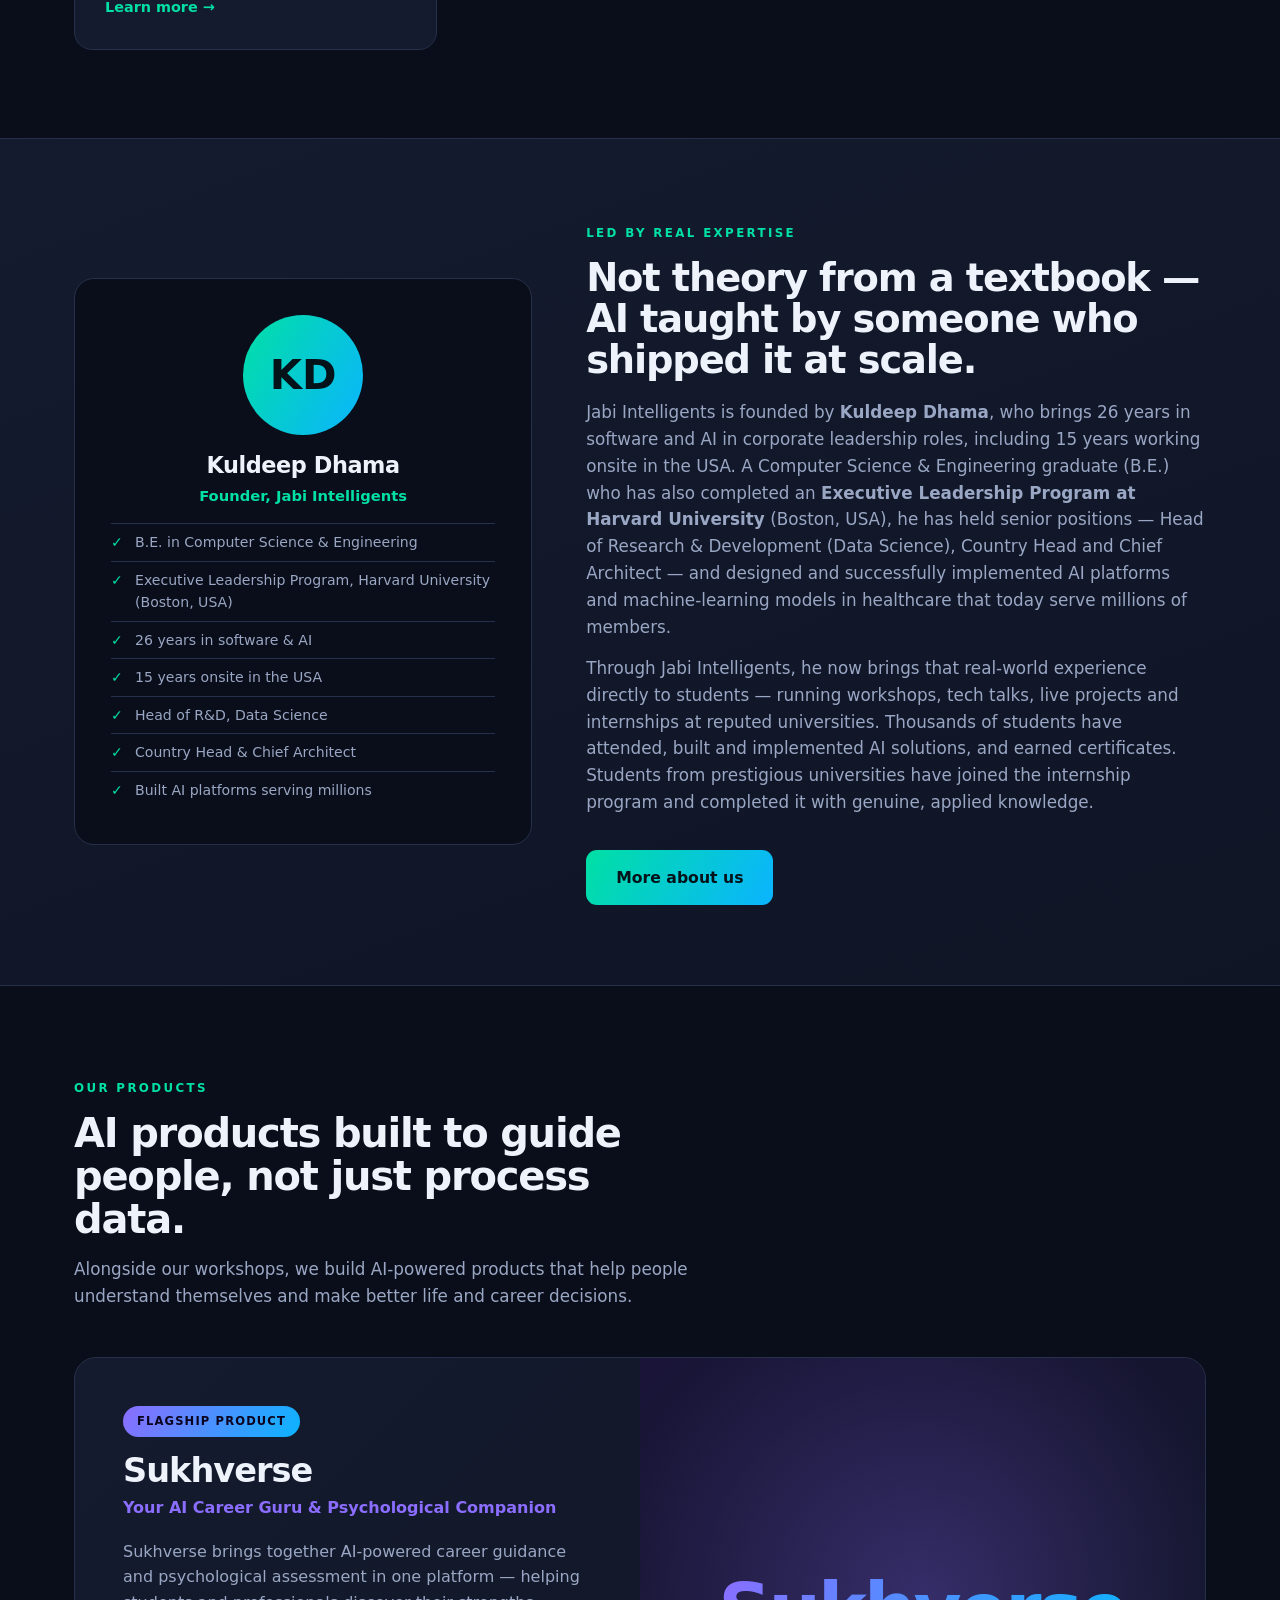
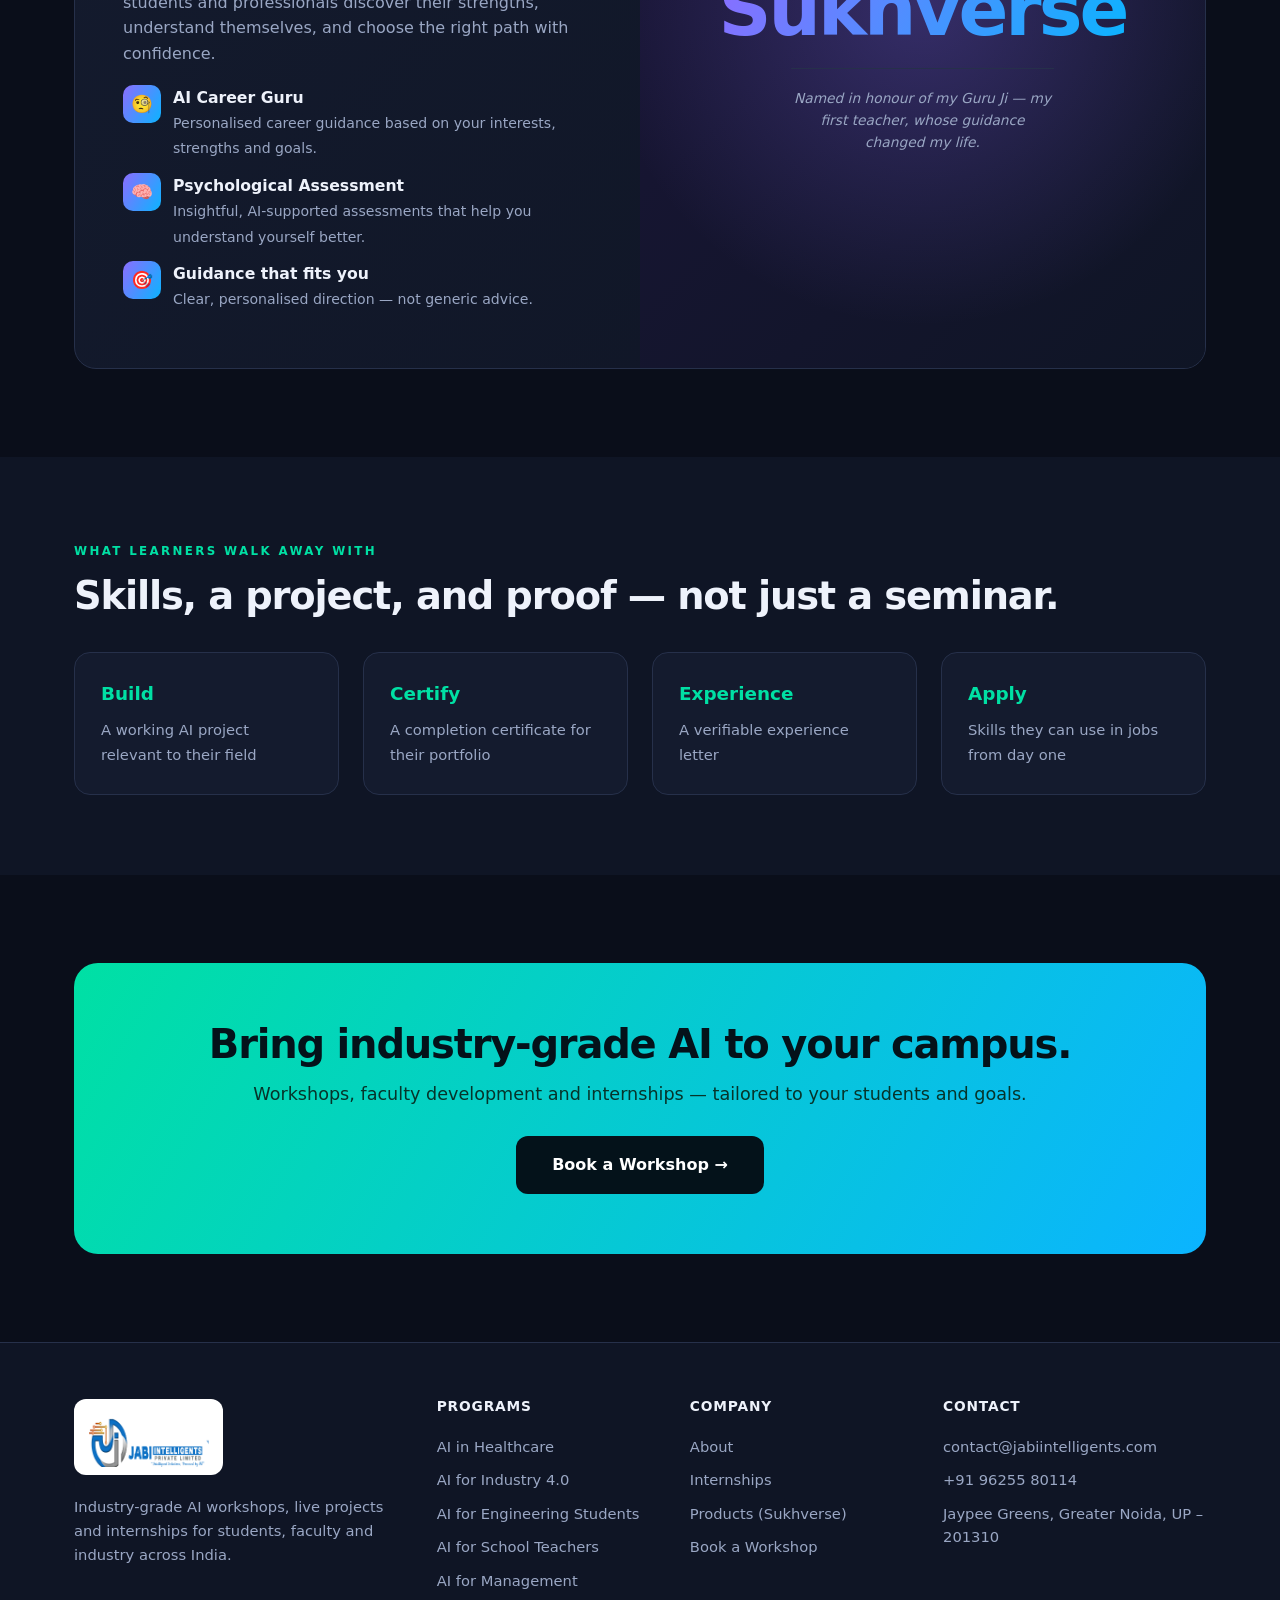
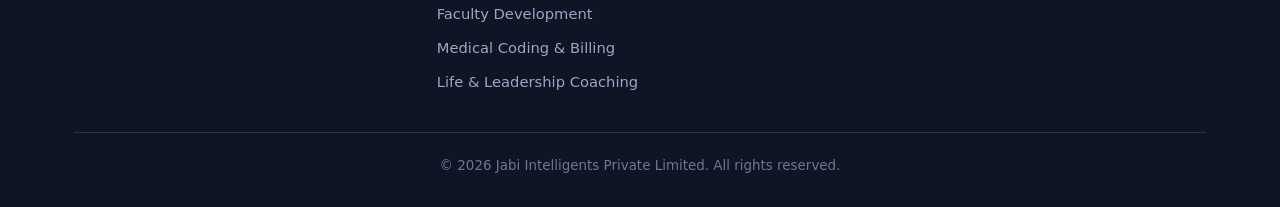
==== commit 5dc01646: "Replace emoji with real WhatsApp logo in floating button" ====
--- a/index.html
+++ b/index.html
@@ -302,7 +302,7 @@
   </div>
 </footer>
 
-<a class="wa" href="https://wa.me/919625580114" aria-label="WhatsApp">&#128172;</a>
+<a class="wa" href="https://wa.me/919625580114" aria-label="WhatsApp"><svg viewBox="0 0 24 24" width="30" height="30" fill="#fff" aria-hidden="true"><path d="M17.472 14.382c-.297-.149-1.758-.867-2.03-.967-.273-.099-.471-.148-.67.15-.197.297-.767.966-.94 1.164-.173.199-.347.223-.644.075-.297-.15-1.255-.463-2.39-1.475-.883-.788-1.48-1.761-1.653-2.059-.173-.297-.018-.458.13-.606.134-.133.298-.347.446-.52.149-.174.198-.298.298-.497.099-.198.05-.371-.025-.52-.075-.149-.669-1.612-.916-2.207-.242-.579-.487-.5-.669-.51-.173-.008-.371-.01-.57-.01-.198 0-.52.074-.792.372-.272.297-1.04 1.016-1.04 2.479 0 1.462 1.065 2.875 1.213 3.074.149.198 2.096 3.2 5.077 4.487.709.306 1.262.489 1.694.625.712.227 1.36.195 1.871.118.571-.085 1.758-.719 2.006-1.413.248-.694.248-1.289.173-1.413-.074-.124-.272-.198-.57-.347m-5.421 7.403h-.004a9.87 9.87 0 01-5.031-1.378l-.361-.214-3.741.982.998-3.648-.235-.374a9.86 9.86 0 01-1.51-5.26c.001-5.45 4.436-9.884 9.888-9.884 2.64 0 5.122 1.03 6.988 2.898a9.825 9.825 0 012.893 6.994c-.003 5.45-4.437 9.884-9.885 9.884m8.413-18.297A11.815 11.815 0 0012.05 0C5.495 0 .16 5.335.157 11.892c0 2.096.547 4.142 1.588 5.945L.057 24l6.305-1.654a11.882 11.882 0 005.683 1.448h.005c6.554 0 11.89-5.335 11.893-11.893a11.821 11.821 0 00-3.48-8.413Z"/></svg></a>
 
 </body>
 </html>
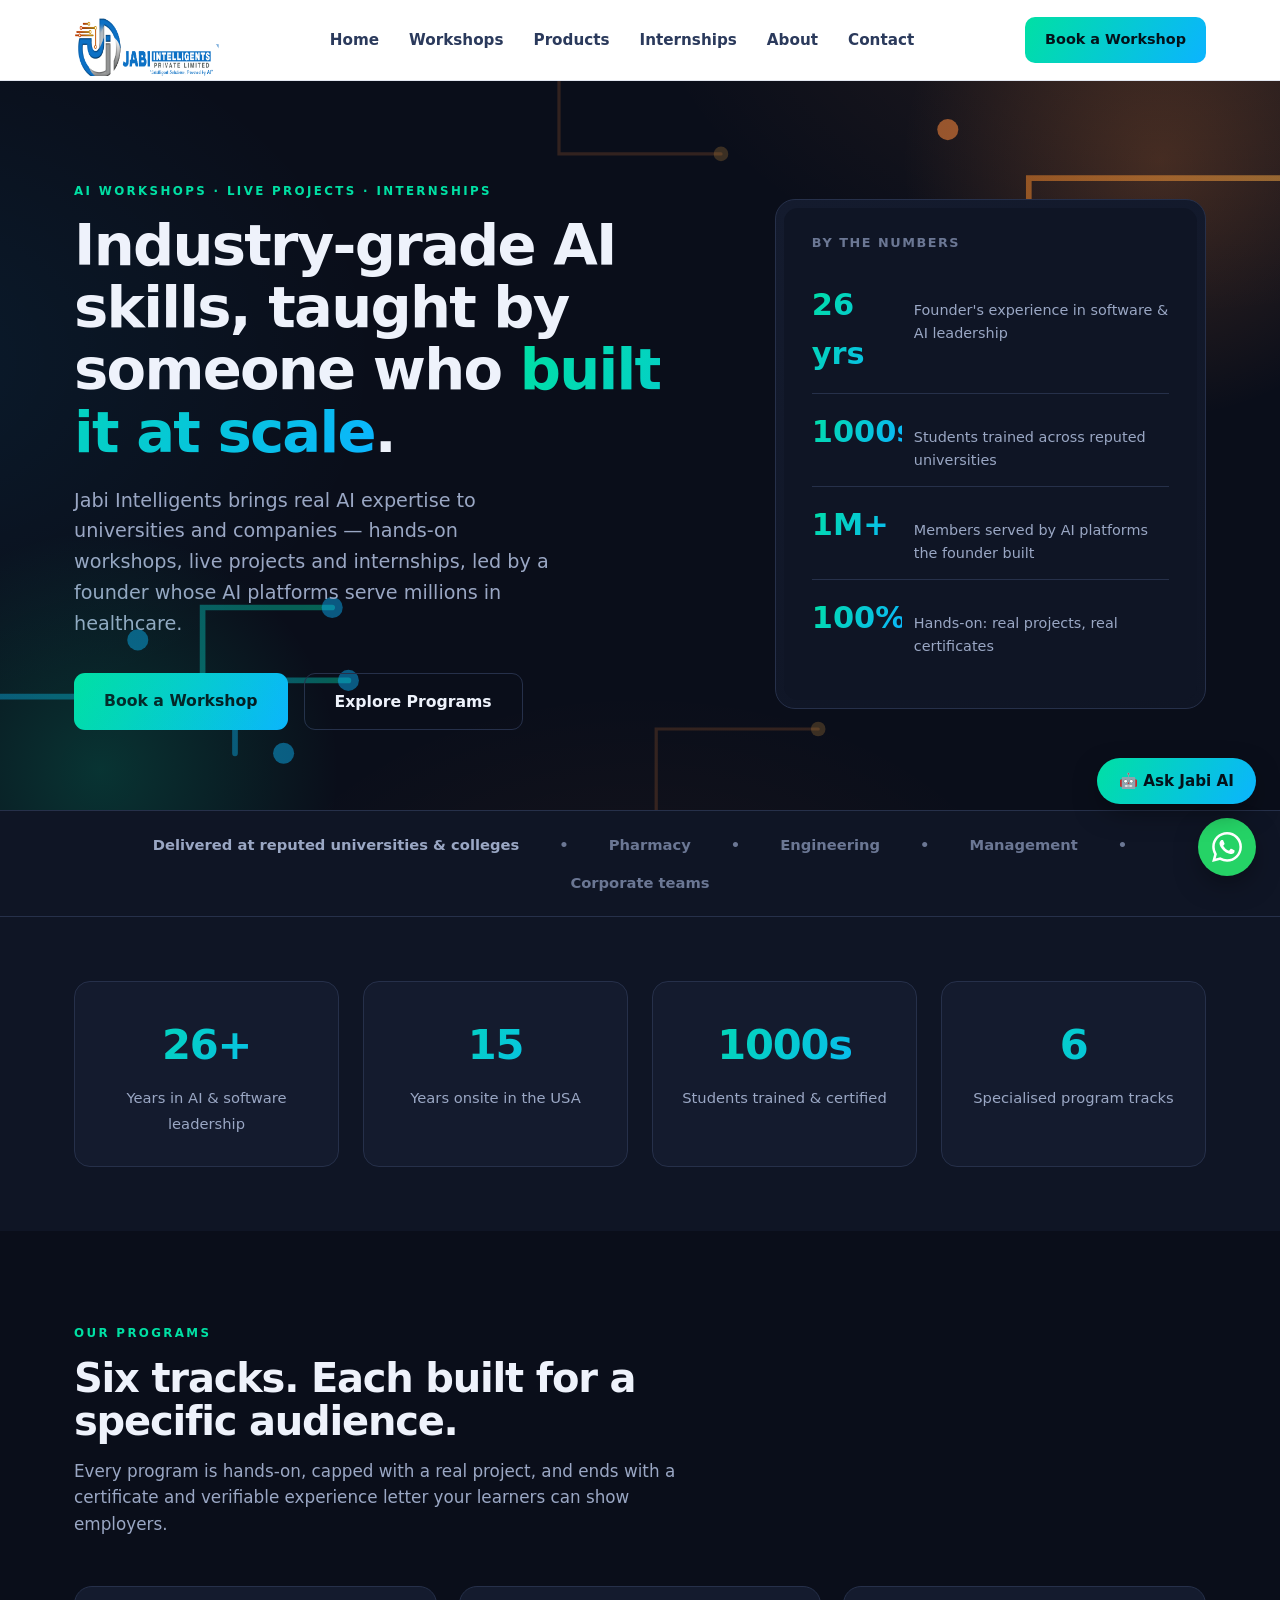
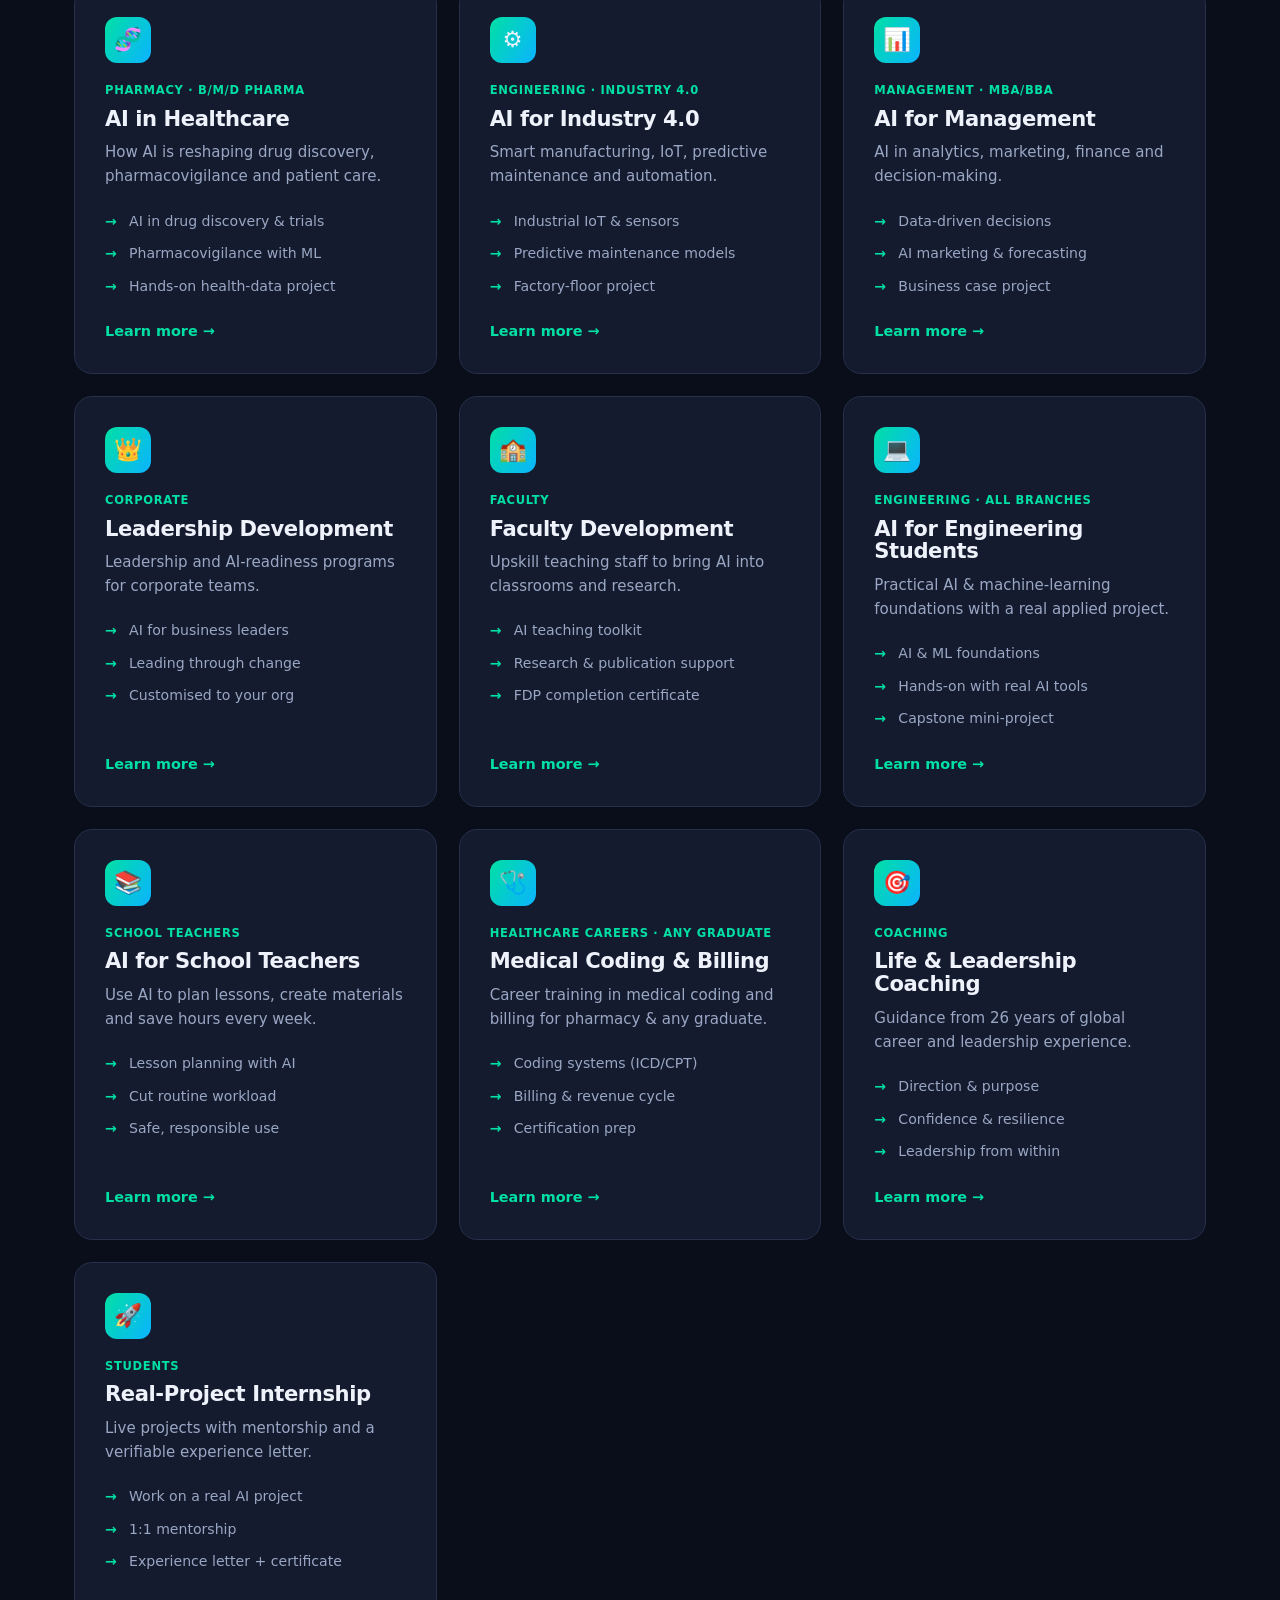
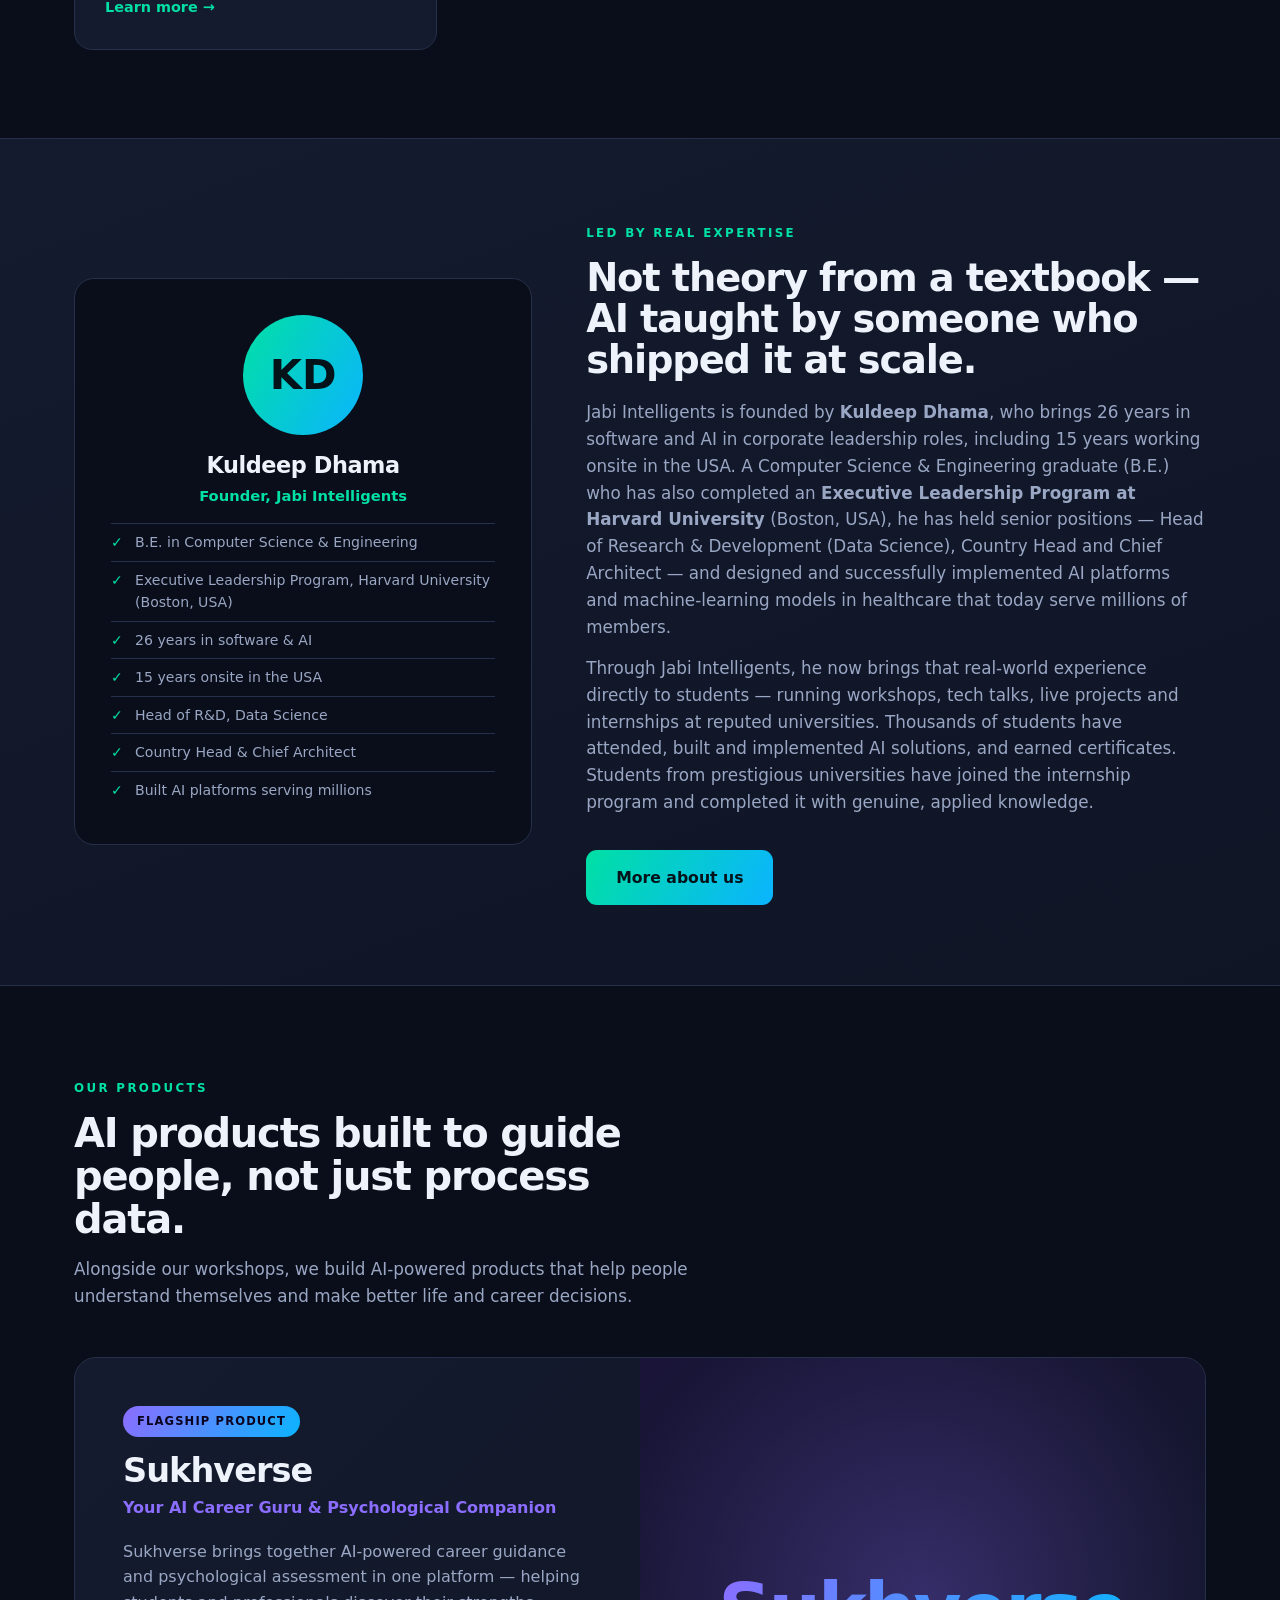
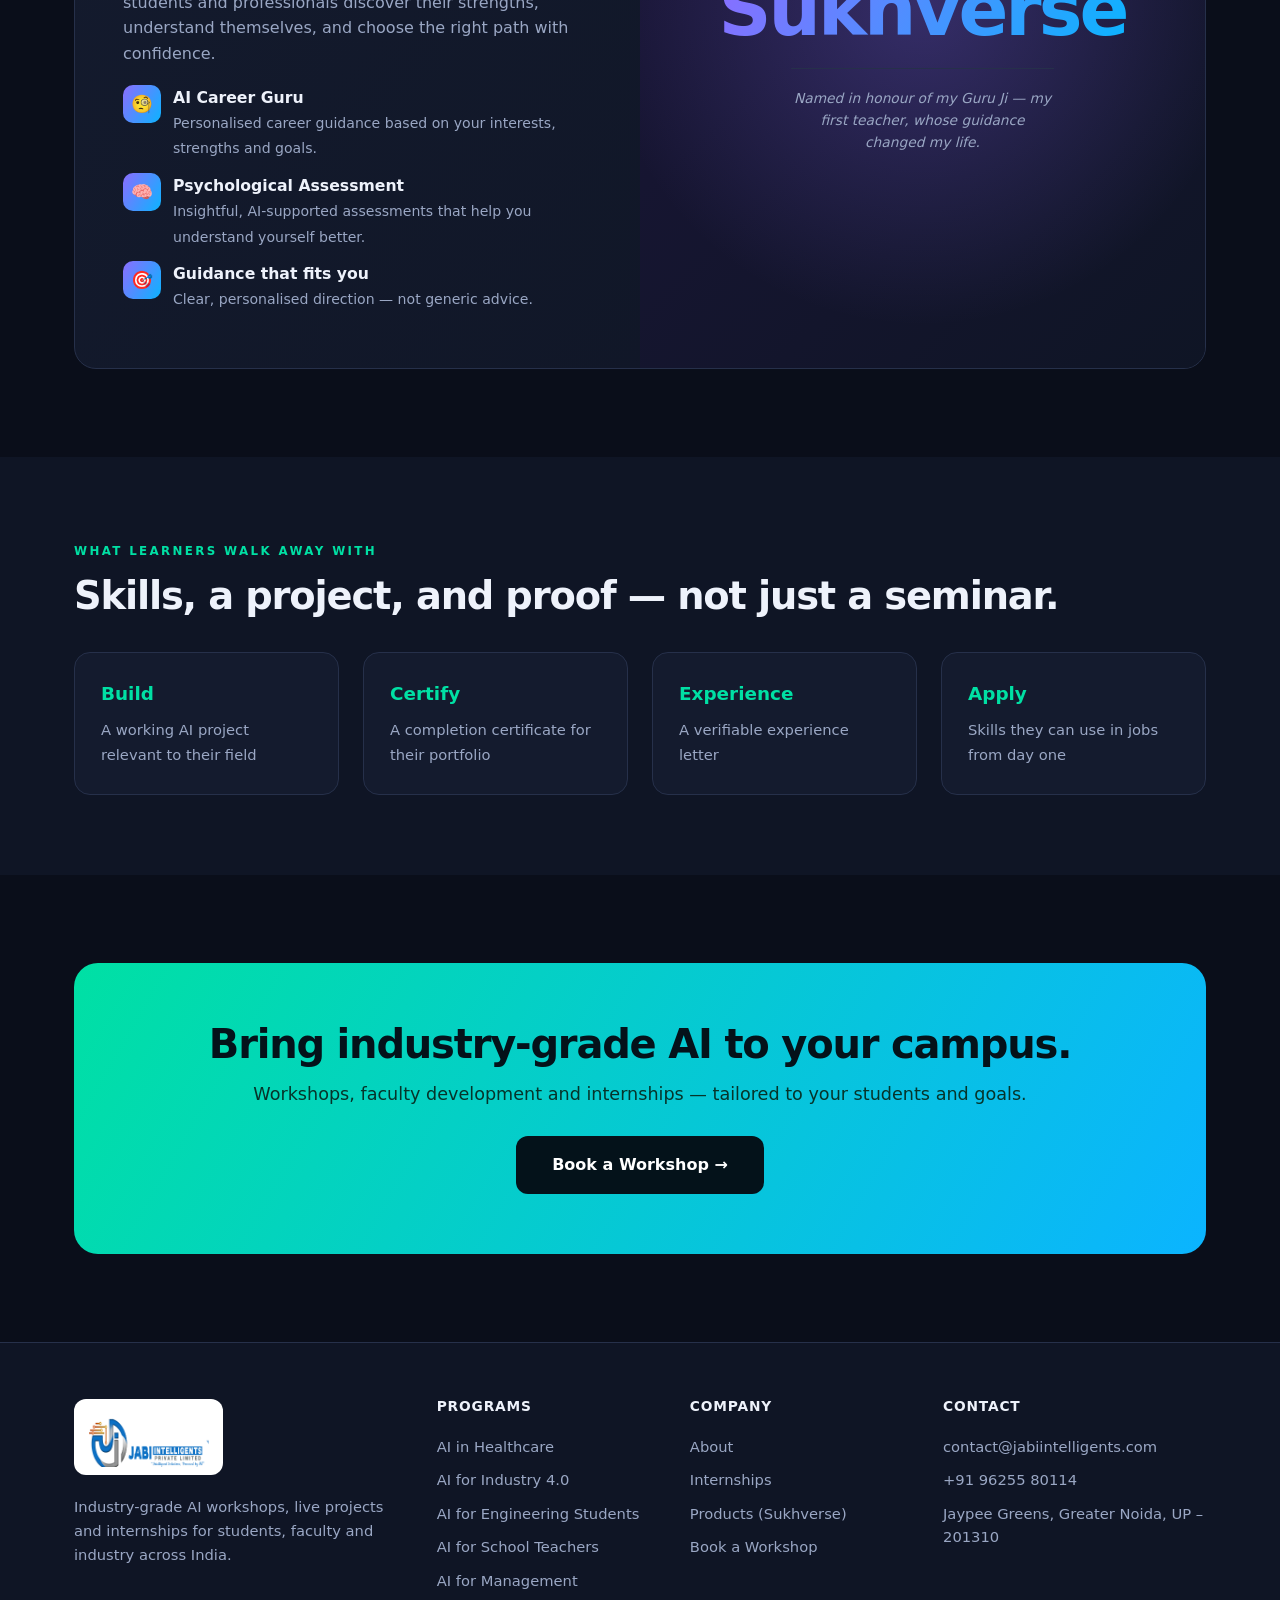
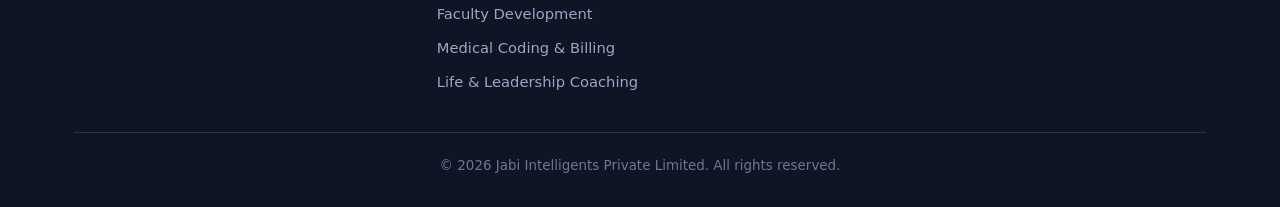
==== commit 59abdde5: "Reliable scroll-to-reply-start; cache-bust chat.js" ====
--- a/index.html
+++ b/index.html
@@ -304,5 +304,6 @@
 
 <a class="wa" href="https://wa.me/919625580114" aria-label="WhatsApp"><svg viewBox="0 0 24 24" width="30" height="30" fill="#fff" aria-hidden="true"><path d="M17.472 14.382c-.297-.149-1.758-.867-2.03-.967-.273-.099-.471-.148-.67.15-.197.297-.767.966-.94 1.164-.173.199-.347.223-.644.075-.297-.15-1.255-.463-2.39-1.475-.883-.788-1.48-1.761-1.653-2.059-.173-.297-.018-.458.13-.606.134-.133.298-.347.446-.52.149-.174.198-.298.298-.497.099-.198.05-.371-.025-.52-.075-.149-.669-1.612-.916-2.207-.242-.579-.487-.5-.669-.51-.173-.008-.371-.01-.57-.01-.198 0-.52.074-.792.372-.272.297-1.04 1.016-1.04 2.479 0 1.462 1.065 2.875 1.213 3.074.149.198 2.096 3.2 5.077 4.487.709.306 1.262.489 1.694.625.712.227 1.36.195 1.871.118.571-.085 1.758-.719 2.006-1.413.248-.694.248-1.289.173-1.413-.074-.124-.272-.198-.57-.347m-5.421 7.403h-.004a9.87 9.87 0 01-5.031-1.378l-.361-.214-3.741.982.998-3.648-.235-.374a9.86 9.86 0 01-1.51-5.26c.001-5.45 4.436-9.884 9.888-9.884 2.64 0 5.122 1.03 6.988 2.898a9.825 9.825 0 012.893 6.994c-.003 5.45-4.437 9.884-9.885 9.884m8.413-18.297A11.815 11.815 0 0012.05 0C5.495 0 .16 5.335.157 11.892c0 2.096.547 4.142 1.588 5.945L.057 24l6.305-1.654a11.882 11.882 0 005.683 1.448h.005c6.554 0 11.89-5.335 11.893-11.893a11.821 11.821 0 00-3.48-8.413Z"/></svg></a>
 
+<script src="chat.js?v=3" defer></script>
 </body>
 </html>
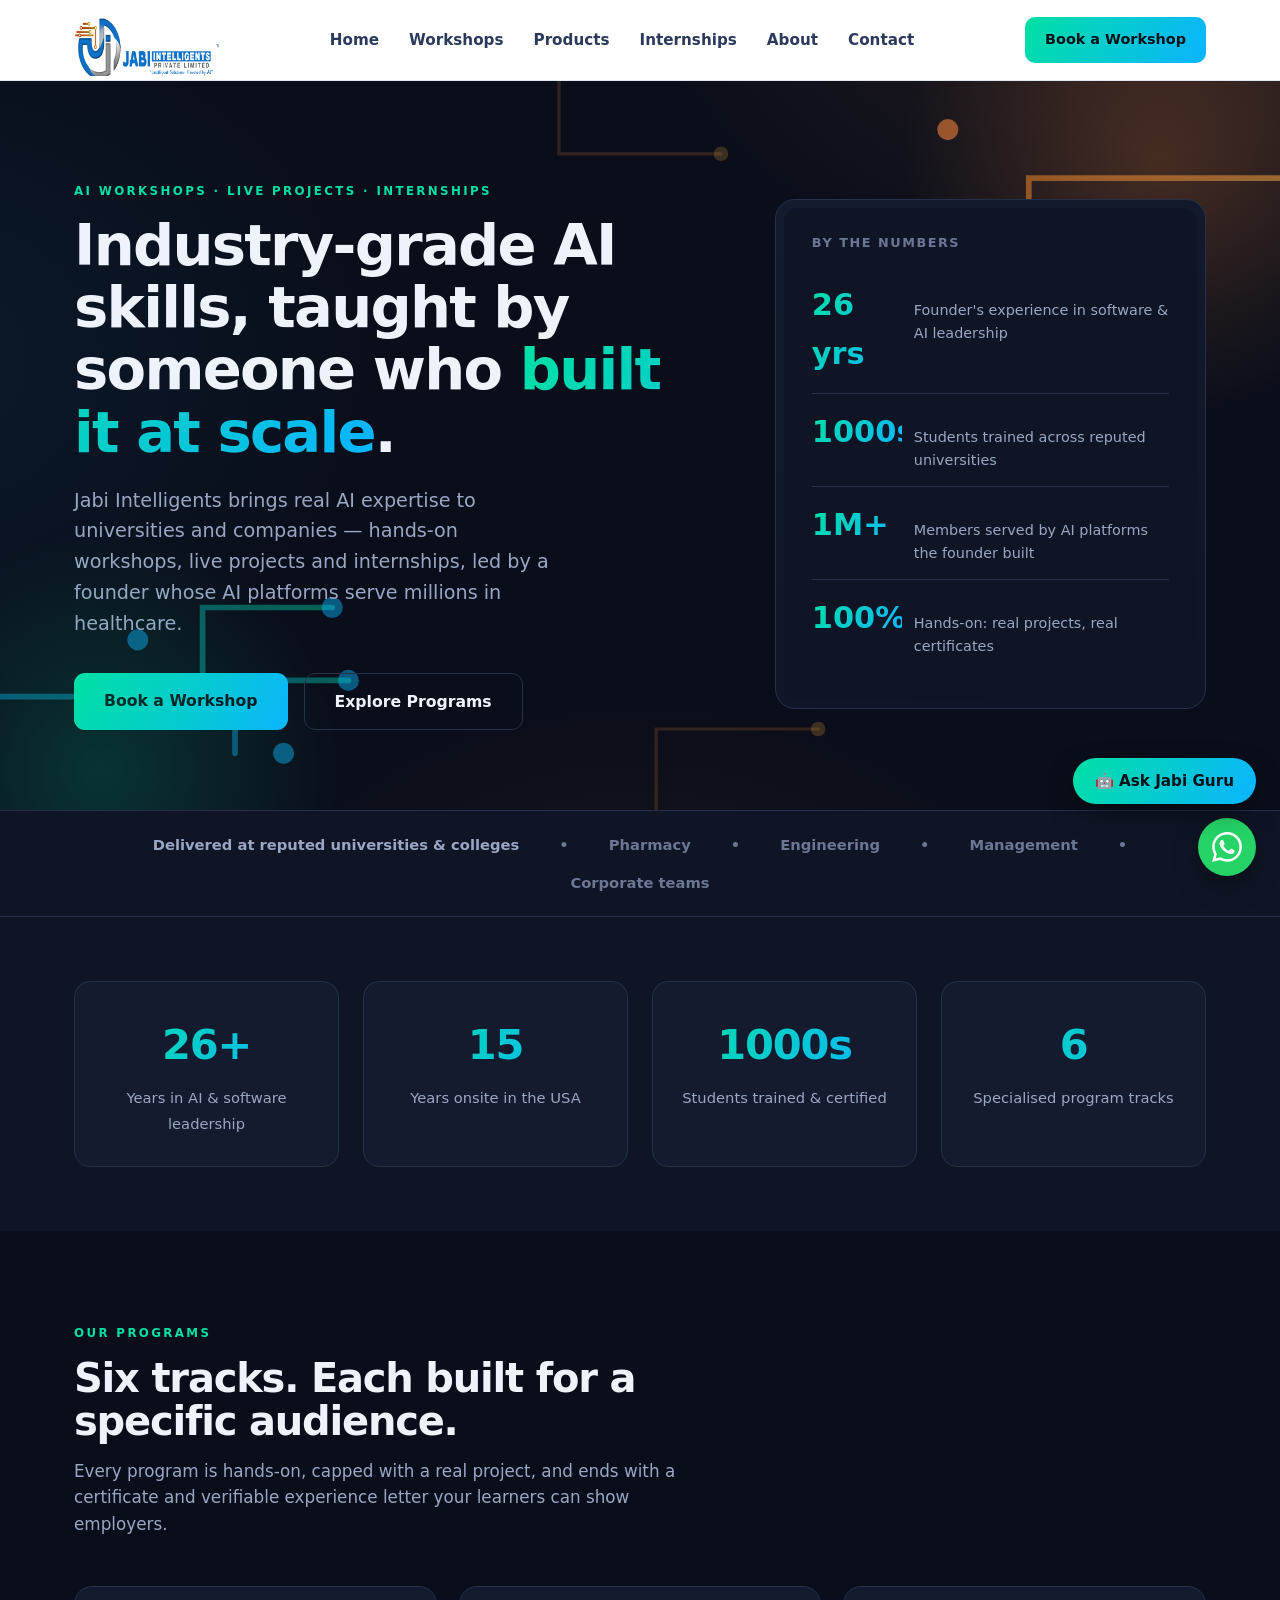
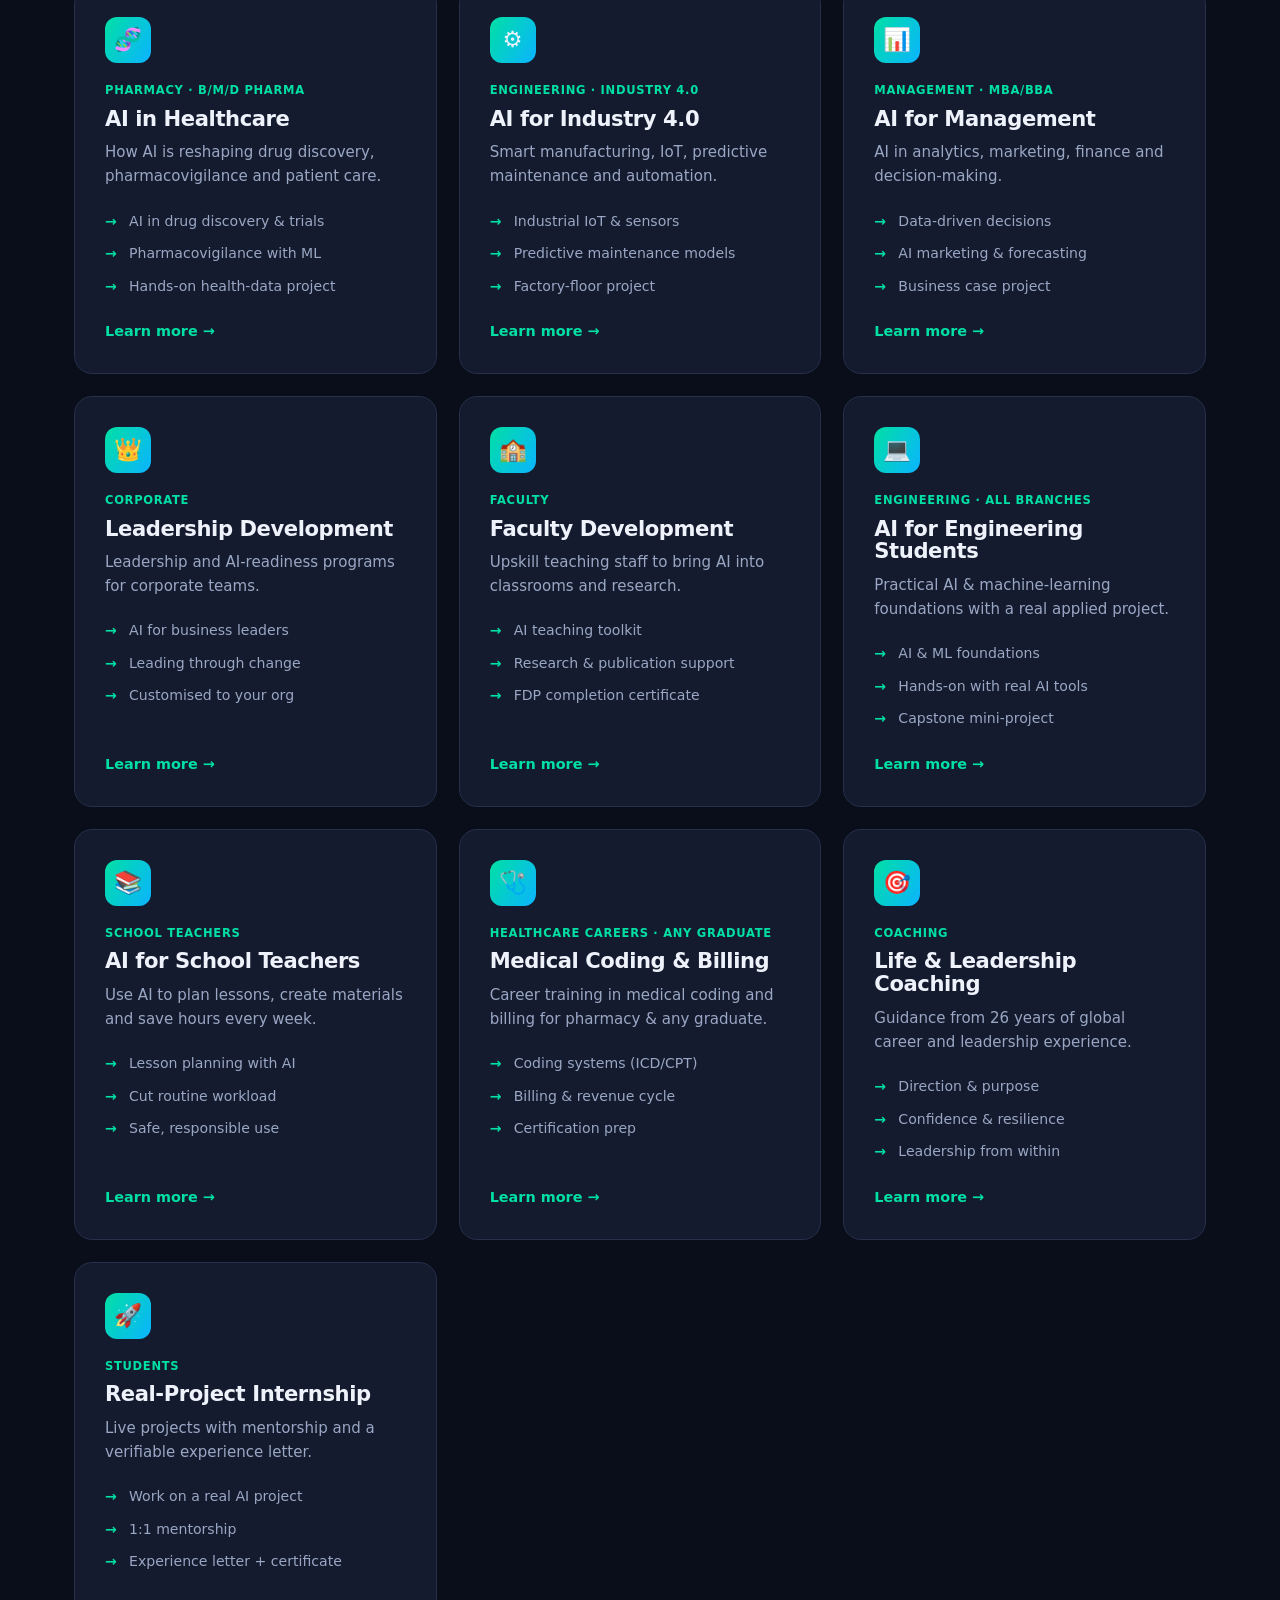
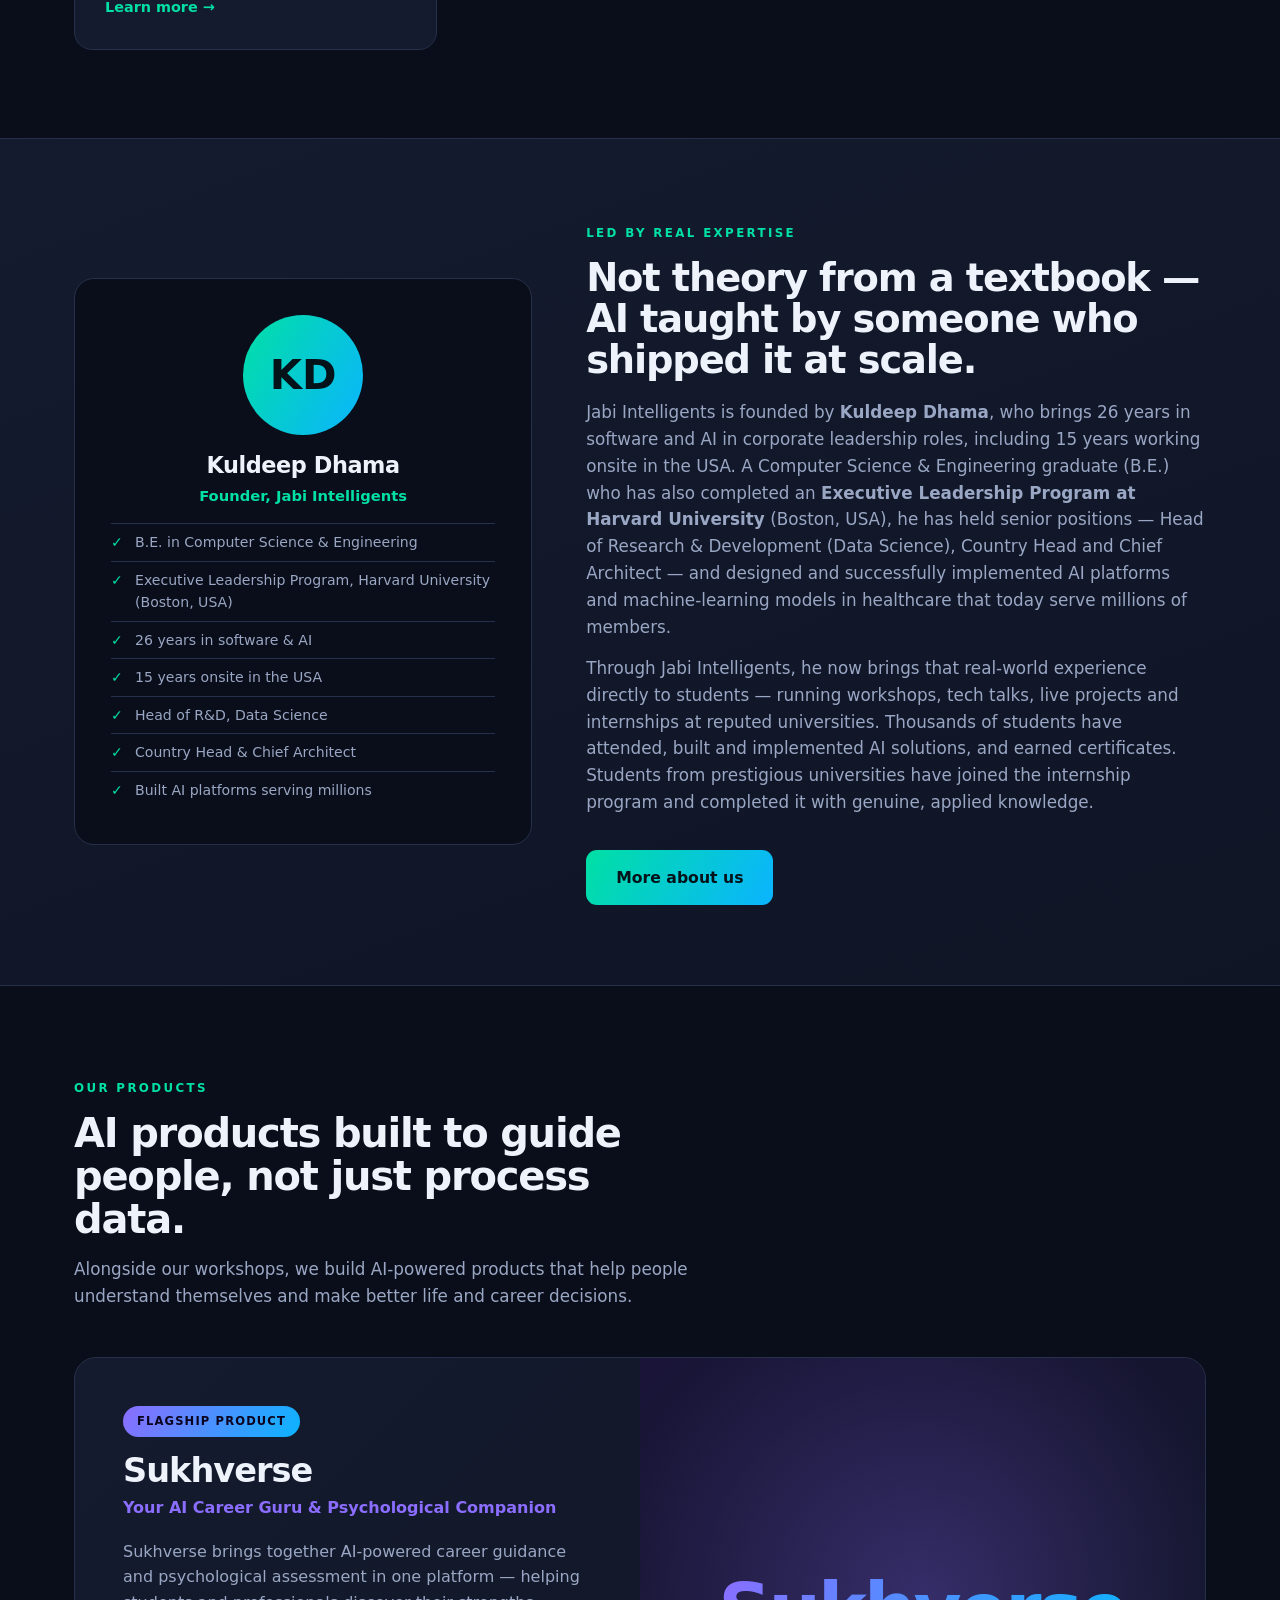
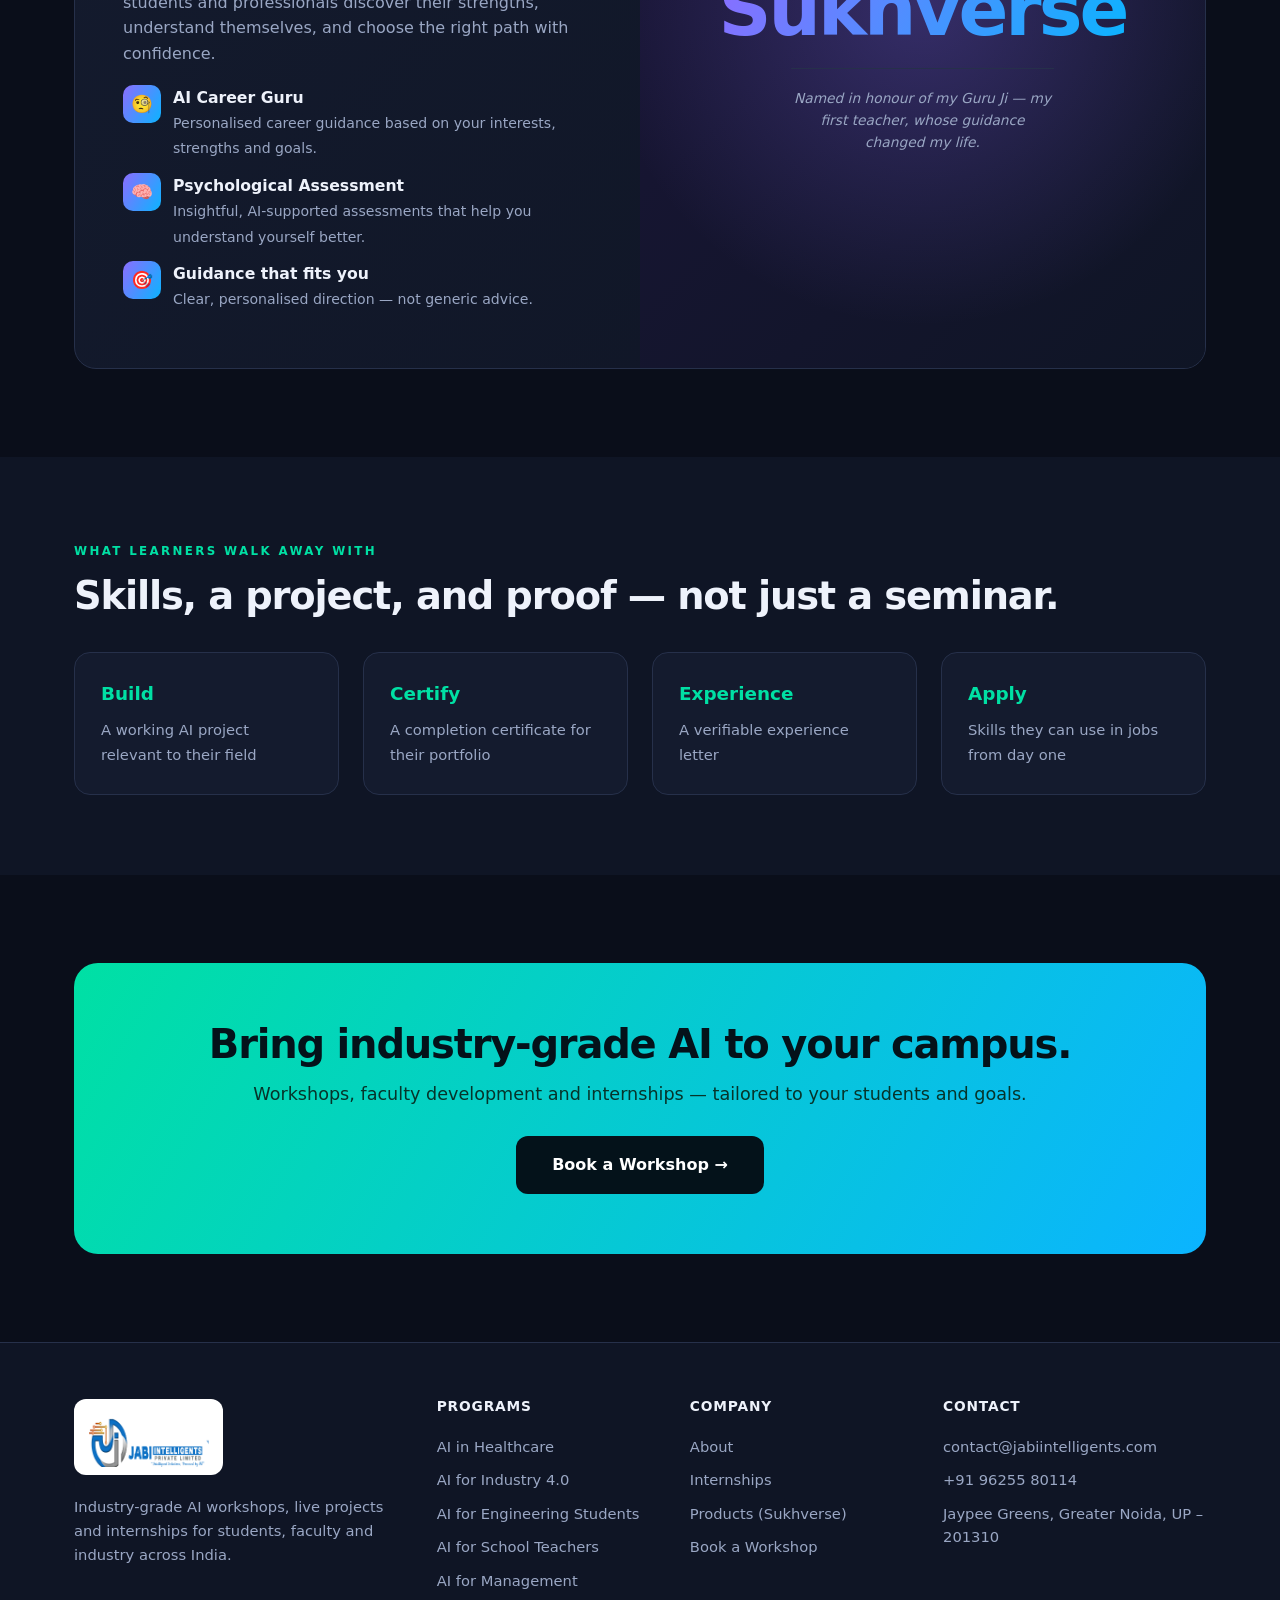
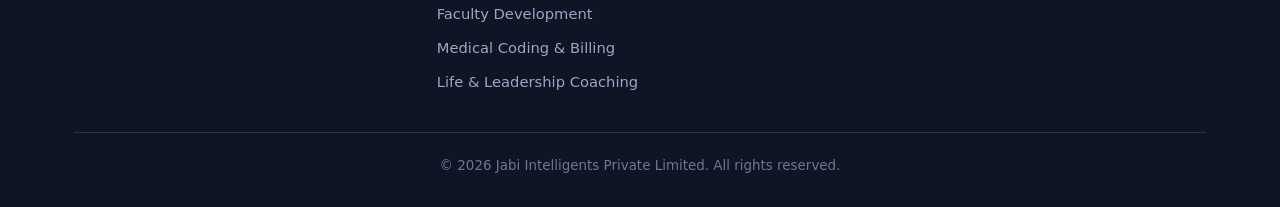
==== commit 909d77f9: "Rename assistant to Jabi Guru" ====
--- a/index.html
+++ b/index.html
@@ -304,6 +304,6 @@
 
 <a class="wa" href="https://wa.me/919625580114" aria-label="WhatsApp"><svg viewBox="0 0 24 24" width="30" height="30" fill="#fff" aria-hidden="true"><path d="M17.472 14.382c-.297-.149-1.758-.867-2.03-.967-.273-.099-.471-.148-.67.15-.197.297-.767.966-.94 1.164-.173.199-.347.223-.644.075-.297-.15-1.255-.463-2.39-1.475-.883-.788-1.48-1.761-1.653-2.059-.173-.297-.018-.458.13-.606.134-.133.298-.347.446-.52.149-.174.198-.298.298-.497.099-.198.05-.371-.025-.52-.075-.149-.669-1.612-.916-2.207-.242-.579-.487-.5-.669-.51-.173-.008-.371-.01-.57-.01-.198 0-.52.074-.792.372-.272.297-1.04 1.016-1.04 2.479 0 1.462 1.065 2.875 1.213 3.074.149.198 2.096 3.2 5.077 4.487.709.306 1.262.489 1.694.625.712.227 1.36.195 1.871.118.571-.085 1.758-.719 2.006-1.413.248-.694.248-1.289.173-1.413-.074-.124-.272-.198-.57-.347m-5.421 7.403h-.004a9.87 9.87 0 01-5.031-1.378l-.361-.214-3.741.982.998-3.648-.235-.374a9.86 9.86 0 01-1.51-5.26c.001-5.45 4.436-9.884 9.888-9.884 2.64 0 5.122 1.03 6.988 2.898a9.825 9.825 0 012.893 6.994c-.003 5.45-4.437 9.884-9.885 9.884m8.413-18.297A11.815 11.815 0 0012.05 0C5.495 0 .16 5.335.157 11.892c0 2.096.547 4.142 1.588 5.945L.057 24l6.305-1.654a11.882 11.882 0 005.683 1.448h.005c6.554 0 11.89-5.335 11.893-11.893a11.821 11.821 0 00-3.48-8.413Z"/></svg></a>
 
-<script src="chat.js?v=3" defer></script>
+<script src="chat.js?v=5" defer></script>
 </body>
 </html>
